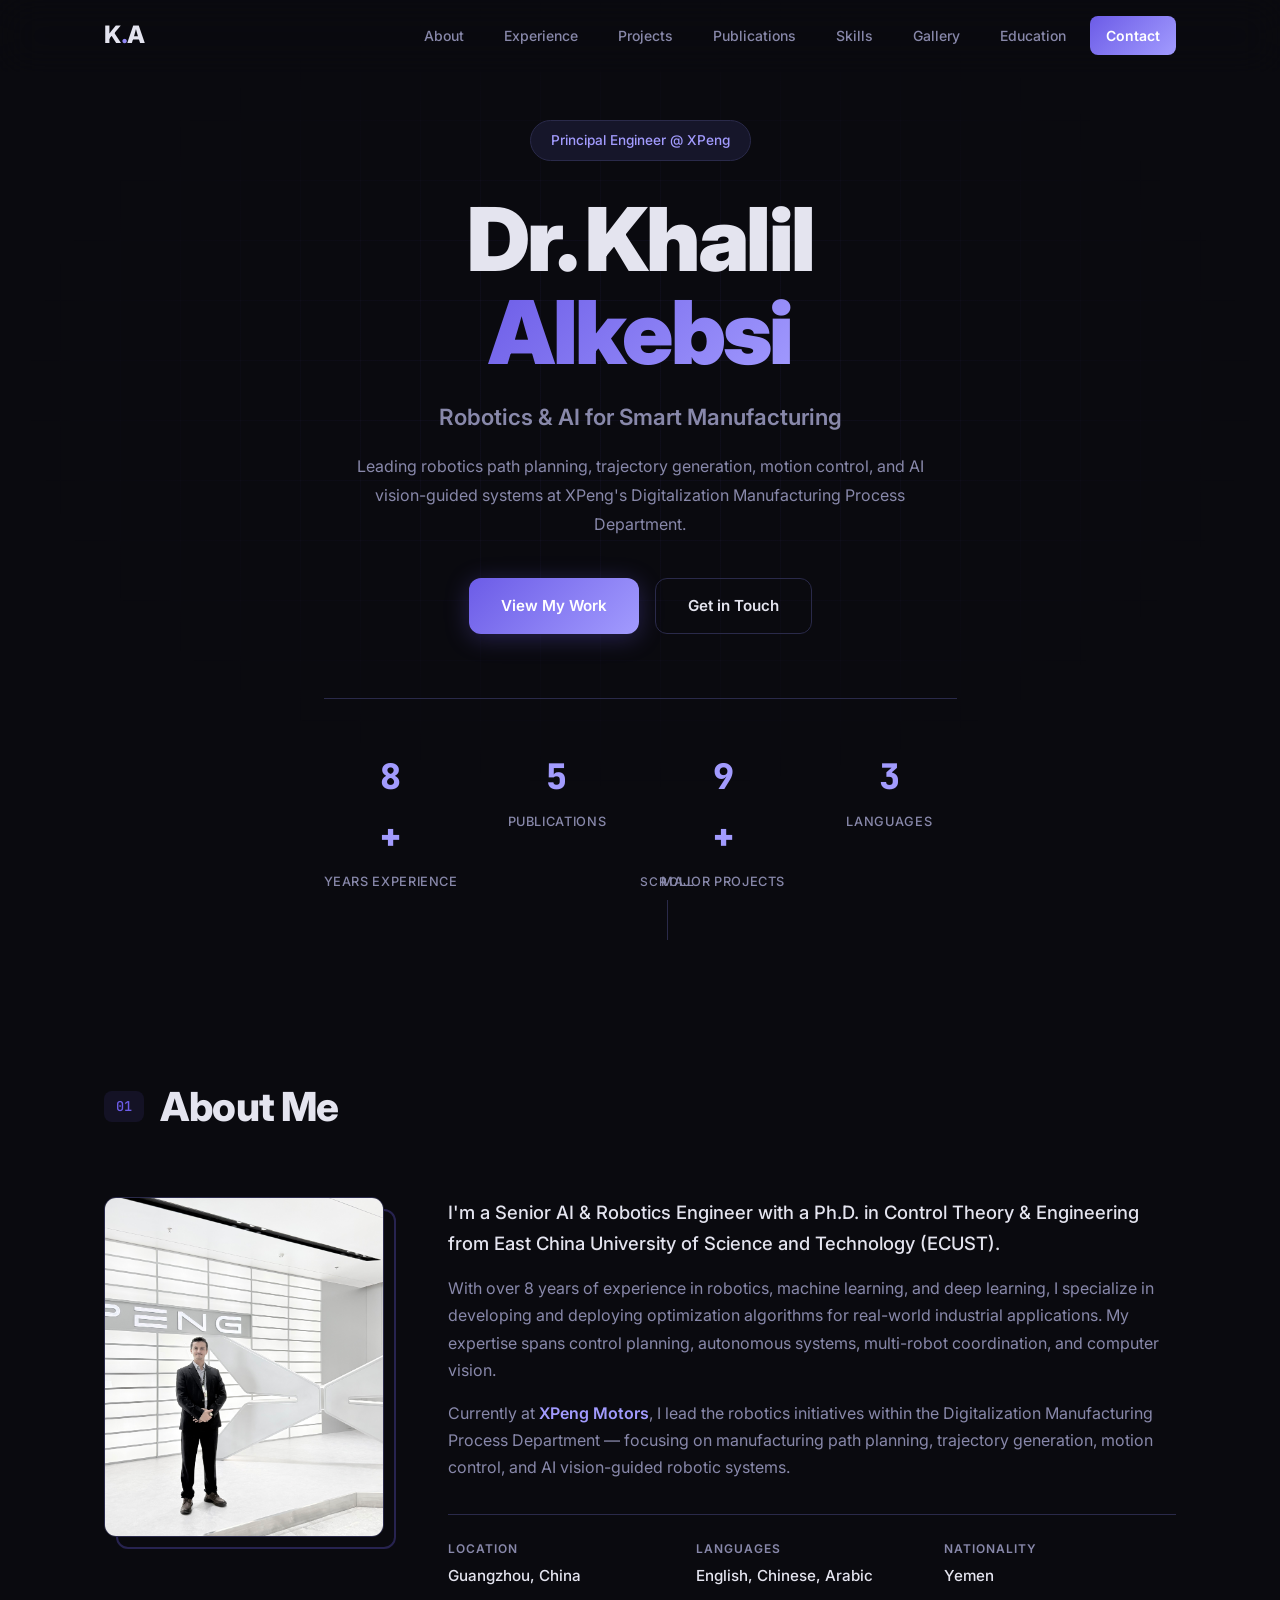
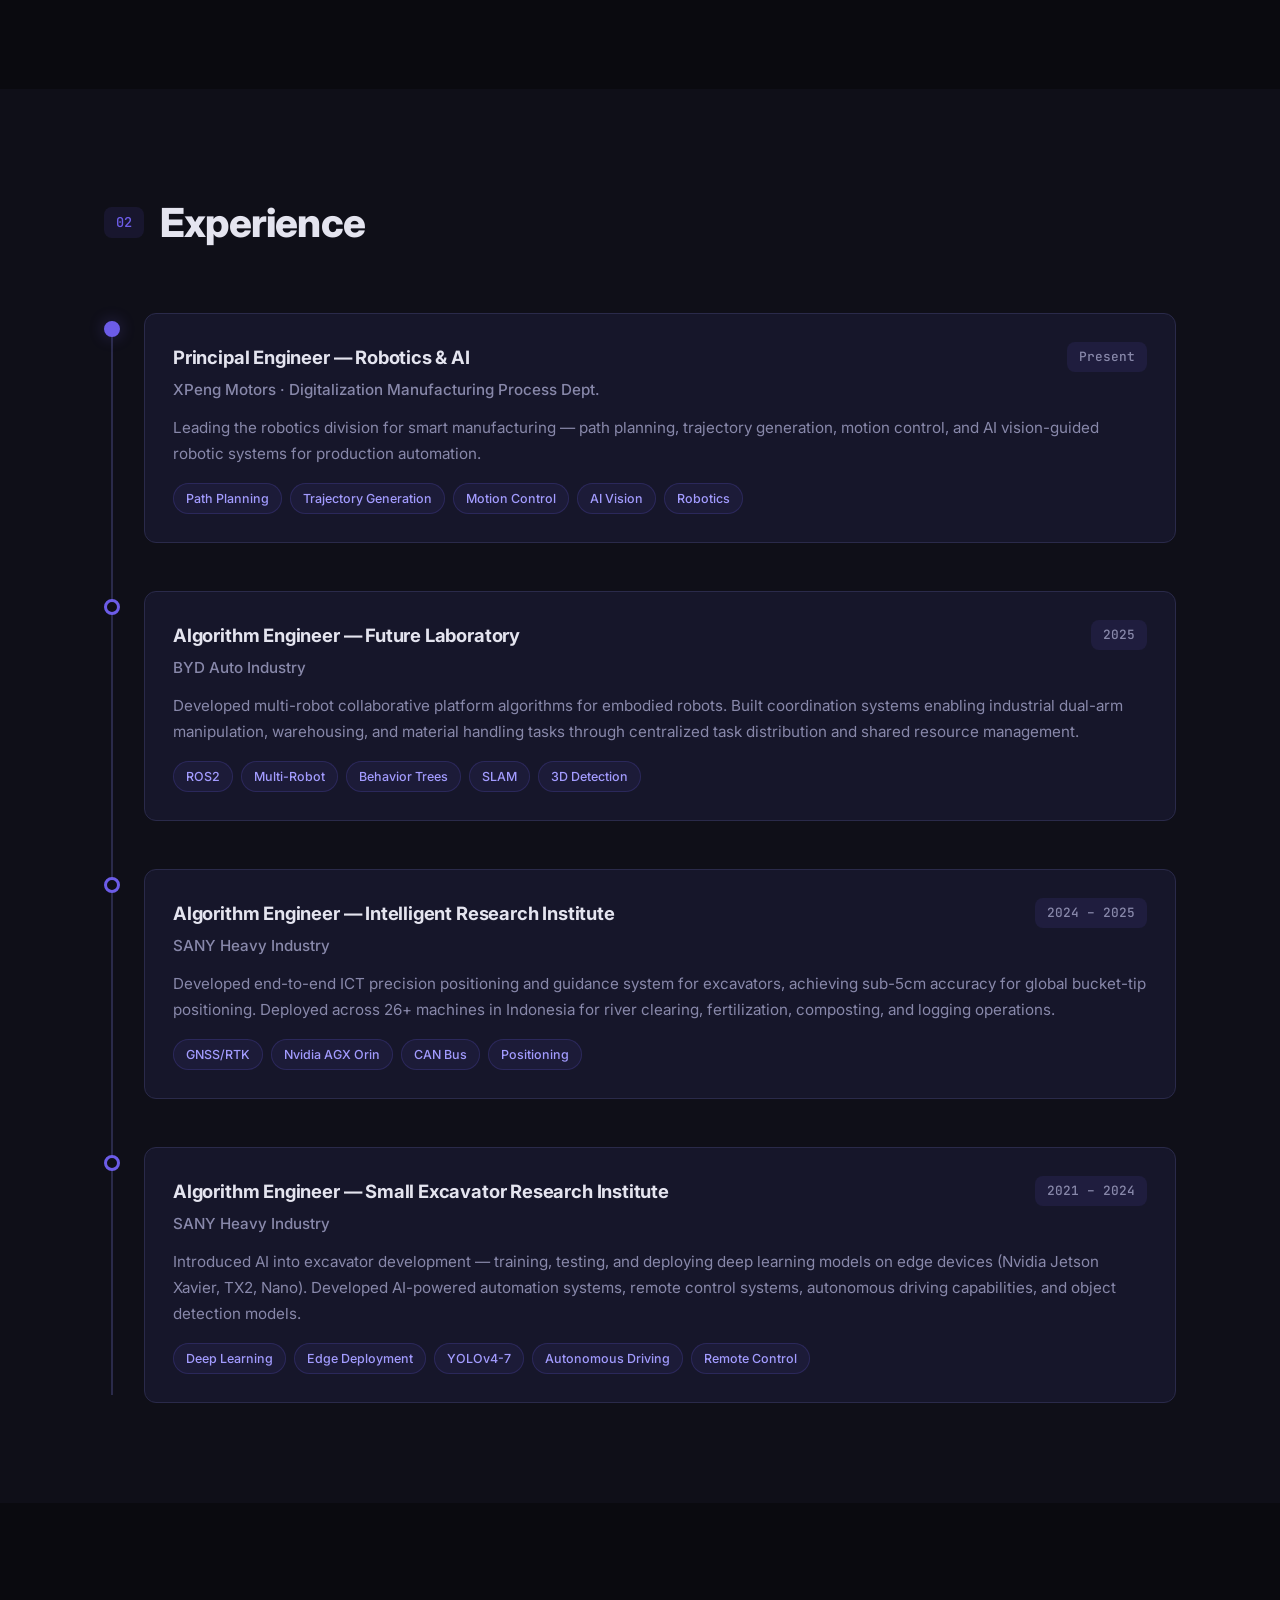
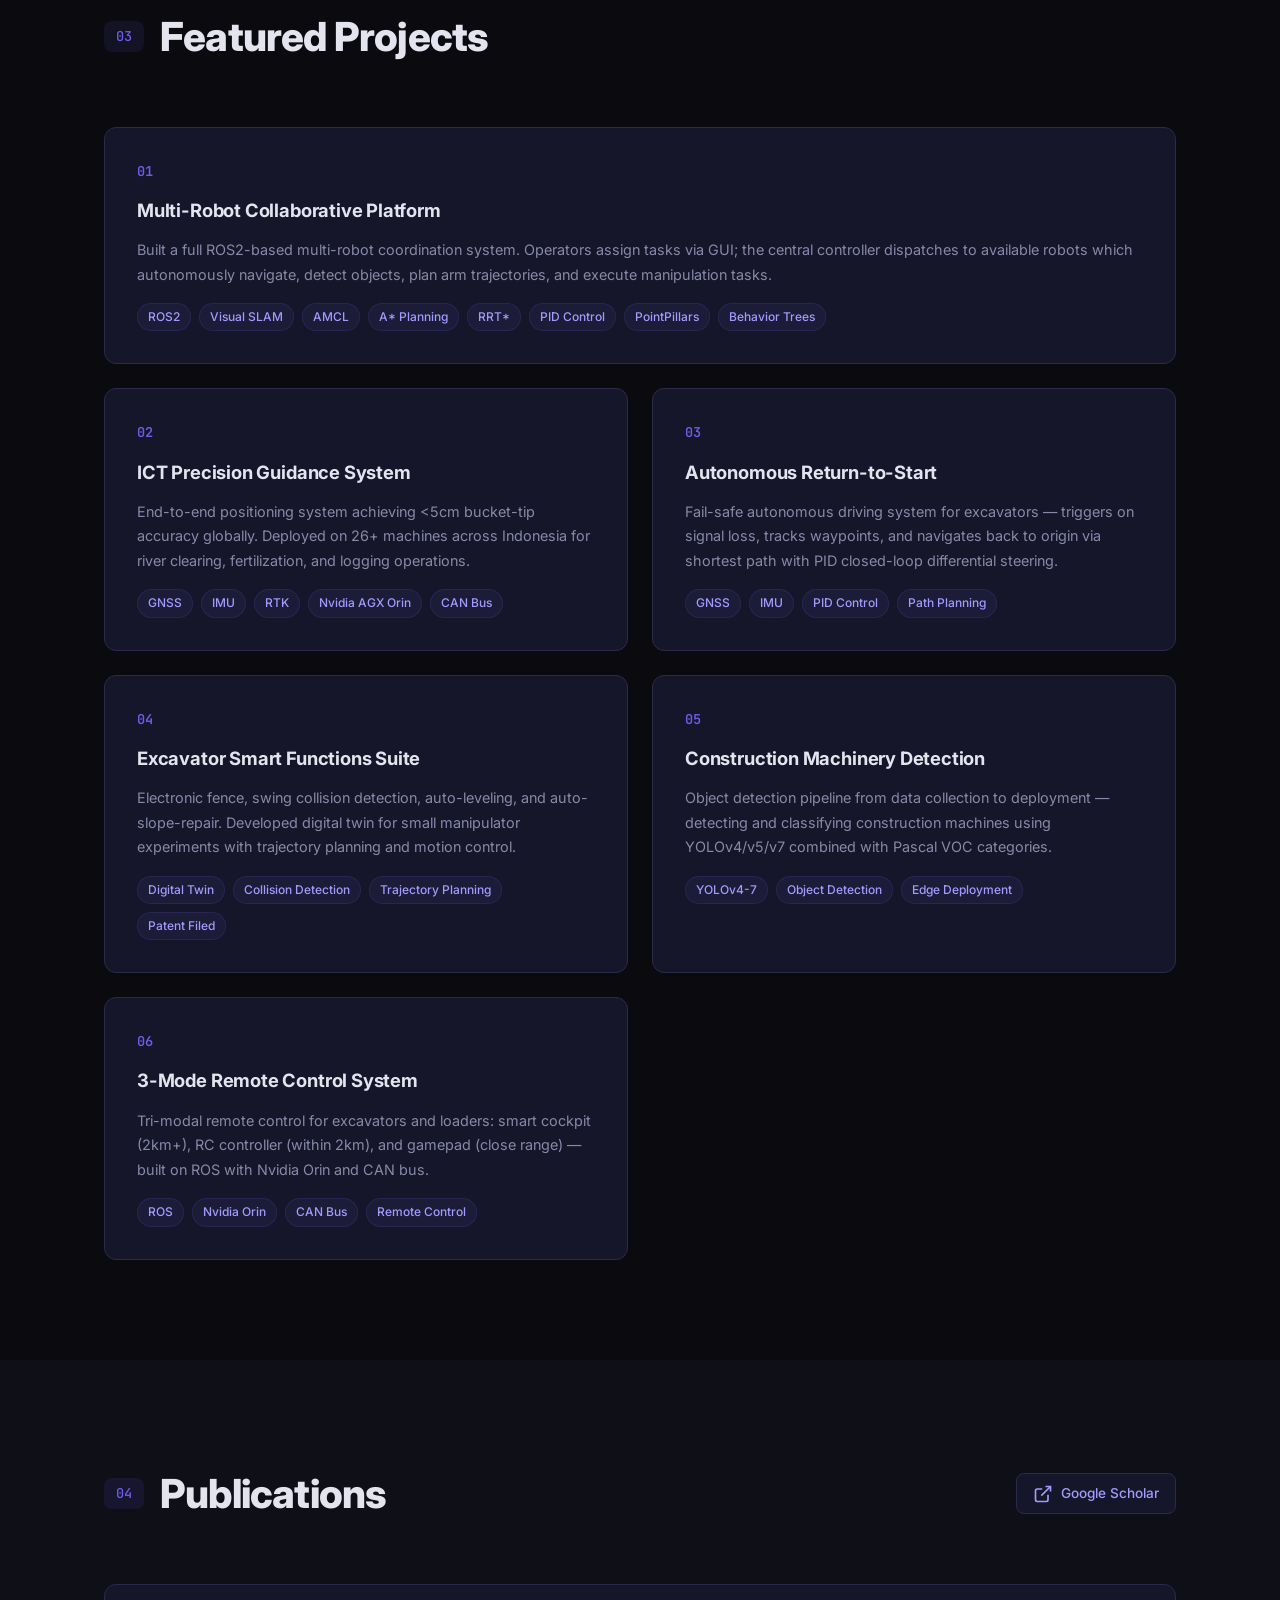
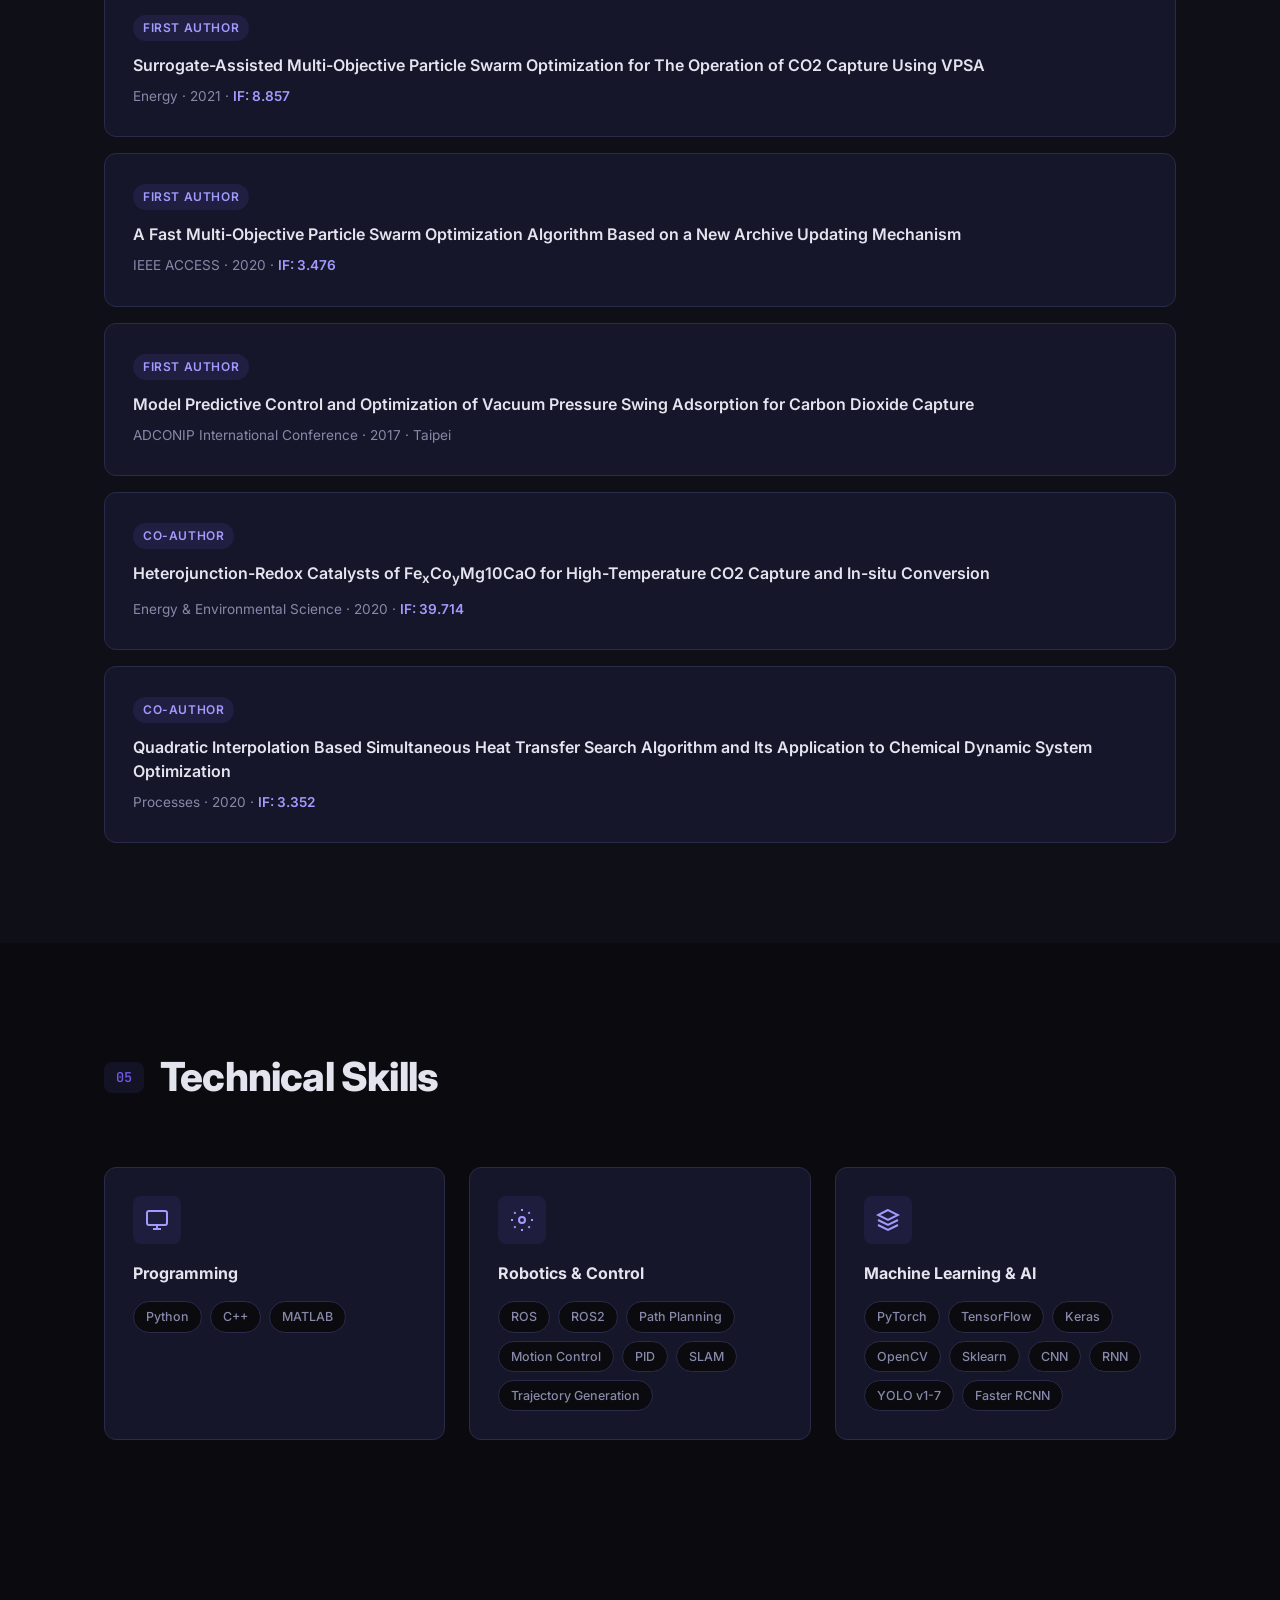
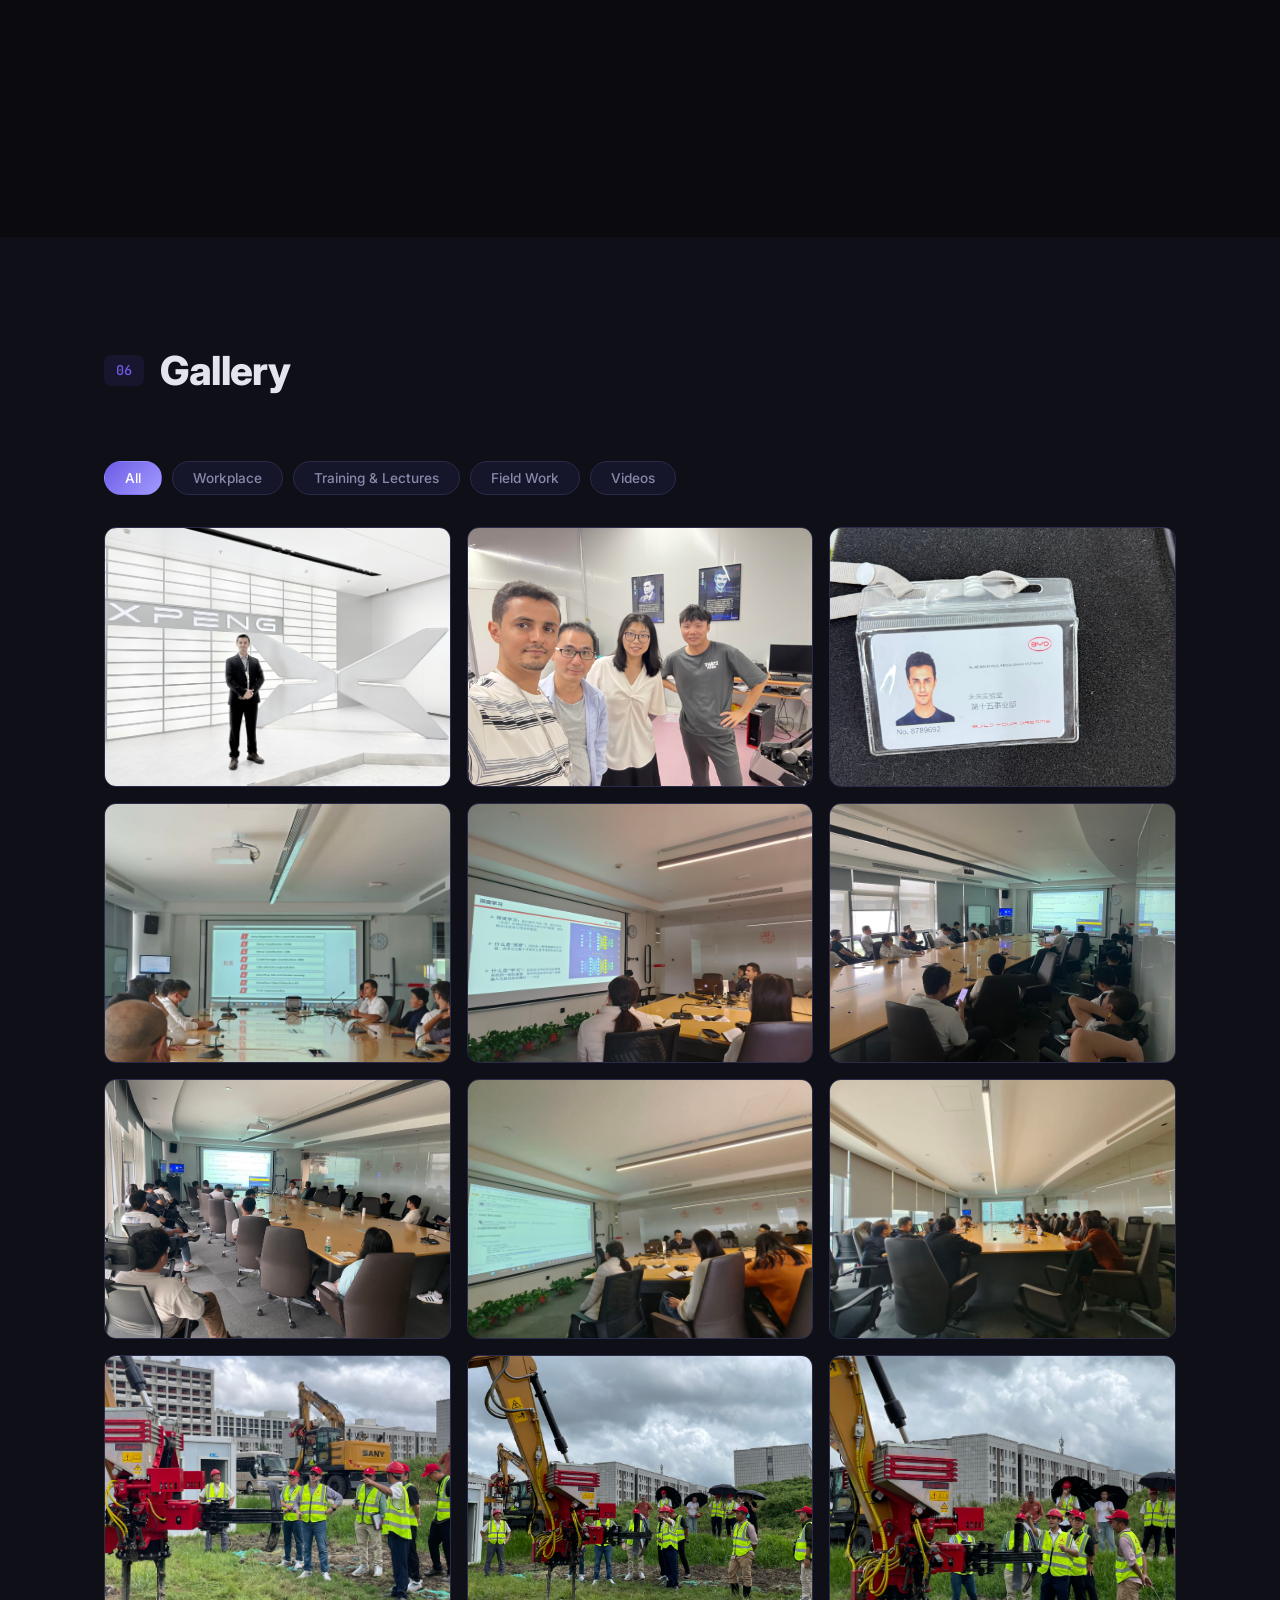
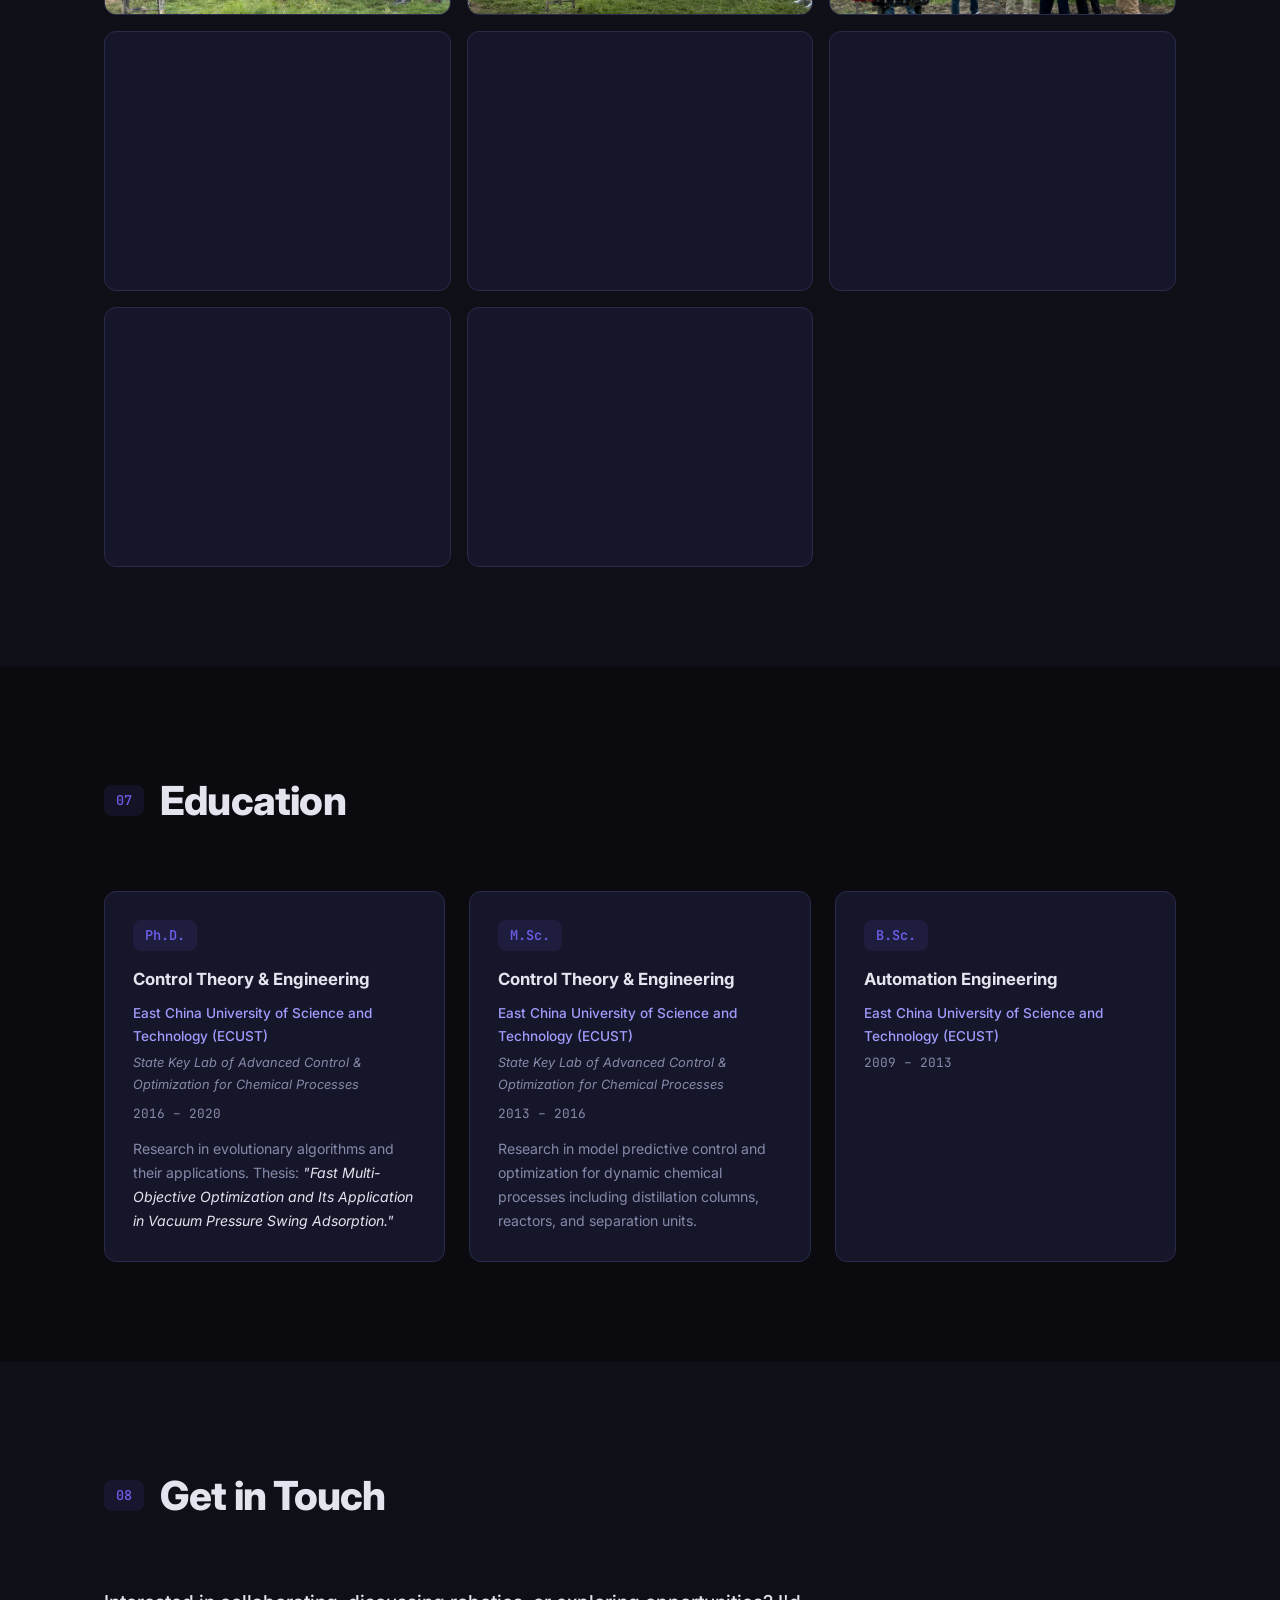
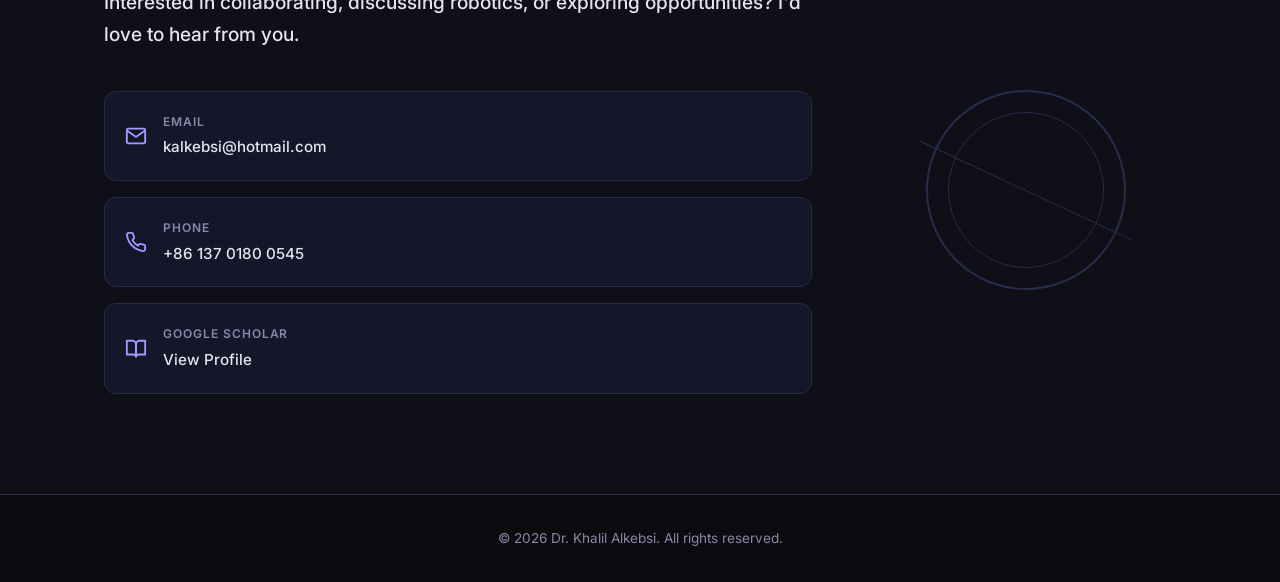
==== index.html @ 8a4a7f17 "Initial commit: personal portfolio website Static site with hero, about, experience, projects, publi" ====
<!DOCTYPE html>
<html lang="en">
<head>
  <meta charset="UTF-8">
  <meta name="viewport" content="width=device-width, initial-scale=1.0">
  <title>Dr. Khalil Alkebsi — Robotics &amp; AI Engineer</title>
  <meta name="description" content="Principal Engineer at XPeng — Robotics, AI, Path Planning, Trajectory Generation, and Computer Vision for Smart Manufacturing.">
  <link rel="preconnect" href="https://fonts.googleapis.com">
  <link rel="preconnect" href="https://fonts.gstatic.com" crossorigin>
  <link href="https://fonts.googleapis.com/css2?family=Inter:wght@300;400;500;600;700;800;900&family=JetBrains+Mono:wght@400;500&display=swap" rel="stylesheet">
  <link rel="stylesheet" href="style.css">
</head>
<body>
  <!-- Navigation -->
  <nav class="nav" id="nav">
    <div class="nav-inner">
      <a href="#hero" class="nav-logo">K<span class="accent">.</span>A</a>
      <button class="nav-toggle" id="navToggle" aria-label="Toggle menu">
        <span></span><span></span><span></span>
      </button>
      <ul class="nav-links" id="navLinks">
        <li><a href="#about">About</a></li>
        <li><a href="#experience">Experience</a></li>
        <li><a href="#projects">Projects</a></li>
        <li><a href="#publications">Publications</a></li>
        <li><a href="#skills">Skills</a></li>
        <li><a href="#gallery">Gallery</a></li>
        <li><a href="#education">Education</a></li>
        <li><a href="#contact" class="nav-cta">Contact</a></li>
      </ul>
    </div>
  </nav>

  <!-- Hero -->
  <section class="hero" id="hero">
    <div class="hero-bg-grid"></div>
    <div class="hero-content">
      <div class="hero-badge">Principal Engineer @ XPeng</div>
      <h1 class="hero-title">
        Dr. Khalil<br><span class="accent">Alkebsi</span>
      </h1>
      <p class="hero-subtitle">Robotics &amp; AI for Smart Manufacturing</p>
      <p class="hero-desc">Leading robotics path planning, trajectory generation, motion control, and AI vision-guided systems at XPeng's Digitalization Manufacturing Process Department.</p>
      <div class="hero-actions">
        <a href="#projects" class="btn btn-primary">View My Work</a>
        <a href="#contact" class="btn btn-outline">Get in Touch</a>
      </div>
      <div class="hero-stats">
        <div class="stat">
          <span class="stat-num" data-target="8">0</span><span class="stat-suffix">+</span>
          <span class="stat-label">Years Experience</span>
        </div>
        <div class="stat">
          <span class="stat-num" data-target="5">0</span>
          <span class="stat-label">Publications</span>
        </div>
        <div class="stat">
          <span class="stat-num" data-target="9">0</span><span class="stat-suffix">+</span>
          <span class="stat-label">Major Projects</span>
        </div>
        <div class="stat">
          <span class="stat-num" data-target="3">0</span>
          <span class="stat-label">Languages</span>
        </div>
      </div>
    </div>
    <div class="scroll-indicator">
      <span>Scroll</span>
      <div class="scroll-line"></div>
    </div>
  </section>

  <!-- About -->
  <section class="section" id="about">
    <div class="container">
      <div class="section-header">
        <span class="section-tag">01</span>
        <h2 class="section-title">About Me</h2>
      </div>
      <div class="about-grid">
        <div class="about-photo">
          <img src="assets/photos/profile-xpeng.jpg" alt="Dr. Khalil Alkebsi at XPeng" class="profile-img">
          <div class="about-photo-border"></div>
        </div>
        <div class="about-text">
          <p class="about-lead">I'm a Senior AI &amp; Robotics Engineer with a Ph.D. in Control Theory &amp; Engineering from East China University of Science and Technology (ECUST).</p>
          <p>With over 8 years of experience in robotics, machine learning, and deep learning, I specialize in developing and deploying optimization algorithms for real-world industrial applications. My expertise spans control planning, autonomous systems, multi-robot coordination, and computer vision.</p>
          <p>Currently at <strong>XPeng Motors</strong>, I lead the robotics initiatives within the Digitalization Manufacturing Process Department — focusing on manufacturing path planning, trajectory generation, motion control, and AI vision-guided robotic systems.</p>
          <div class="about-details">
            <div class="detail">
              <span class="detail-label">Location</span>
              <span class="detail-value">Guangzhou, China</span>
            </div>
            <div class="detail">
              <span class="detail-label">Languages</span>
              <span class="detail-value">English, Chinese, Arabic</span>
            </div>
            <div class="detail">
              <span class="detail-label">Nationality</span>
              <span class="detail-value">Yemen</span>
            </div>
          </div>
        </div>
      </div>
    </div>
  </section>

  <!-- Experience -->
  <section class="section section-alt" id="experience">
    <div class="container">
      <div class="section-header">
        <span class="section-tag">02</span>
        <h2 class="section-title">Experience</h2>
      </div>
      <div class="timeline">

        <div class="timeline-item">
          <div class="timeline-marker"></div>
          <div class="timeline-content">
            <div class="timeline-header">
              <div>
                <h3>Principal Engineer — Robotics &amp; AI</h3>
                <p class="timeline-company">XPeng Motors · Digitalization Manufacturing Process Dept.</p>
              </div>
              <span class="timeline-date">Present</span>
            </div>
            <p>Leading the robotics division for smart manufacturing — path planning, trajectory generation, motion control, and AI vision-guided robotic systems for production automation.</p>
            <div class="timeline-tags">
              <span>Path Planning</span><span>Trajectory Generation</span><span>Motion Control</span><span>AI Vision</span><span>Robotics</span>
            </div>
          </div>
        </div>

        <div class="timeline-item">
          <div class="timeline-marker"></div>
          <div class="timeline-content">
            <div class="timeline-header">
              <div>
                <h3>Algorithm Engineer — Future Laboratory</h3>
                <p class="timeline-company">BYD Auto Industry</p>
              </div>
              <span class="timeline-date">2025</span>
            </div>
            <p>Developed multi-robot collaborative platform algorithms for embodied robots. Built coordination systems enabling industrial dual-arm manipulation, warehousing, and material handling tasks through centralized task distribution and shared resource management.</p>
            <div class="timeline-tags">
              <span>ROS2</span><span>Multi-Robot</span><span>Behavior Trees</span><span>SLAM</span><span>3D Detection</span>
            </div>
          </div>
        </div>

        <div class="timeline-item">
          <div class="timeline-marker"></div>
          <div class="timeline-content">
            <div class="timeline-header">
              <div>
                <h3>Algorithm Engineer — Intelligent Research Institute</h3>
                <p class="timeline-company">SANY Heavy Industry</p>
              </div>
              <span class="timeline-date">2024 – 2025</span>
            </div>
            <p>Developed end-to-end ICT precision positioning and guidance system for excavators, achieving sub-5cm accuracy for global bucket-tip positioning. Deployed across 26+ machines in Indonesia for river clearing, fertilization, composting, and logging operations.</p>
            <div class="timeline-tags">
              <span>GNSS/RTK</span><span>Nvidia AGX Orin</span><span>CAN Bus</span><span>Positioning</span>
            </div>
          </div>
        </div>

        <div class="timeline-item">
          <div class="timeline-marker"></div>
          <div class="timeline-content">
            <div class="timeline-header">
              <div>
                <h3>Algorithm Engineer — Small Excavator Research Institute</h3>
                <p class="timeline-company">SANY Heavy Industry</p>
              </div>
              <span class="timeline-date">2021 – 2024</span>
            </div>
            <p>Introduced AI into excavator development — training, testing, and deploying deep learning models on edge devices (Nvidia Jetson Xavier, TX2, Nano). Developed AI-powered automation systems, remote control systems, autonomous driving capabilities, and object detection models.</p>
            <div class="timeline-tags">
              <span>Deep Learning</span><span>Edge Deployment</span><span>YOLOv4-7</span><span>Autonomous Driving</span><span>Remote Control</span>
            </div>
          </div>
        </div>

      </div>
    </div>
  </section>

  <!-- Projects -->
  <section class="section" id="projects">
    <div class="container">
      <div class="section-header">
        <span class="section-tag">03</span>
        <h2 class="section-title">Featured Projects</h2>
      </div>
      <div class="projects-grid">

        <div class="project-card project-featured">
          <div class="project-number">01</div>
          <h3>Multi-Robot Collaborative Platform</h3>
          <p>Built a full ROS2-based multi-robot coordination system. Operators assign tasks via GUI; the central controller dispatches to available robots which autonomously navigate, detect objects, plan arm trajectories, and execute manipulation tasks.</p>
          <div class="project-tech">
            <span>ROS2</span><span>Visual SLAM</span><span>AMCL</span><span>A* Planning</span><span>RRT*</span><span>PID Control</span><span>PointPillars</span><span>Behavior Trees</span>
          </div>
        </div>

        <div class="project-card">
          <div class="project-number">02</div>
          <h3>ICT Precision Guidance System</h3>
          <p>End-to-end positioning system achieving &lt;5cm bucket-tip accuracy globally. Deployed on 26+ machines across Indonesia for river clearing, fertilization, and logging operations.</p>
          <div class="project-tech">
            <span>GNSS</span><span>IMU</span><span>RTK</span><span>Nvidia AGX Orin</span><span>CAN Bus</span>
          </div>
        </div>

        <div class="project-card">
          <div class="project-number">03</div>
          <h3>Autonomous Return-to-Start</h3>
          <p>Fail-safe autonomous driving system for excavators — triggers on signal loss, tracks waypoints, and navigates back to origin via shortest path with PID closed-loop differential steering.</p>
          <div class="project-tech">
            <span>GNSS</span><span>IMU</span><span>PID Control</span><span>Path Planning</span>
          </div>
        </div>

        <div class="project-card">
          <div class="project-number">04</div>
          <h3>Excavator Smart Functions Suite</h3>
          <p>Electronic fence, swing collision detection, auto-leveling, and auto-slope-repair. Developed digital twin for small manipulator experiments with trajectory planning and motion control.</p>
          <div class="project-tech">
            <span>Digital Twin</span><span>Collision Detection</span><span>Trajectory Planning</span><span>Patent Filed</span>
          </div>
        </div>

        <div class="project-card">
          <div class="project-number">05</div>
          <h3>Construction Machinery Detection</h3>
          <p>Object detection pipeline from data collection to deployment — detecting and classifying construction machines using YOLOv4/v5/v7 combined with Pascal VOC categories.</p>
          <div class="project-tech">
            <span>YOLOv4-7</span><span>Object Detection</span><span>Edge Deployment</span>
          </div>
        </div>

        <div class="project-card">
          <div class="project-number">06</div>
          <h3>3-Mode Remote Control System</h3>
          <p>Tri-modal remote control for excavators and loaders: smart cockpit (2km+), RC controller (within 2km), and gamepad (close range) — built on ROS with Nvidia Orin and CAN bus.</p>
          <div class="project-tech">
            <span>ROS</span><span>Nvidia Orin</span><span>CAN Bus</span><span>Remote Control</span>
          </div>
        </div>

      </div>
    </div>
  </section>

  <!-- Publications -->
  <section class="section section-alt" id="publications">
    <div class="container">
      <div class="section-header">
        <span class="section-tag">04</span>
        <h2 class="section-title">Publications</h2>
        <a href="https://scholar.google.com/citations?user=IKBAQwYAAAAJ&hl" target="_blank" rel="noopener" class="scholar-link">
          <svg width="20" height="20" viewBox="0 0 24 24" fill="none" stroke="currentColor" stroke-width="2"><path d="M18 13v6a2 2 0 0 1-2 2H5a2 2 0 0 1-2-2V8a2 2 0 0 1 2-2h6"/><polyline points="15 3 21 3 21 9"/><line x1="10" y1="14" x2="21" y2="3"/></svg>
          Google Scholar
        </a>
      </div>
      <div class="publications-list">

        <div class="pub-card">
          <div class="pub-role">First Author</div>
          <h3>Surrogate-Assisted Multi-Objective Particle Swarm Optimization for The Operation of CO2 Capture Using VPSA</h3>
          <p class="pub-journal">Energy · 2021 · <span class="pub-if">IF: 8.857</span></p>
        </div>

        <div class="pub-card">
          <div class="pub-role">First Author</div>
          <h3>A Fast Multi-Objective Particle Swarm Optimization Algorithm Based on a New Archive Updating Mechanism</h3>
          <p class="pub-journal">IEEE ACCESS · 2020 · <span class="pub-if">IF: 3.476</span></p>
        </div>

        <div class="pub-card">
          <div class="pub-role">First Author</div>
          <h3>Model Predictive Control and Optimization of Vacuum Pressure Swing Adsorption for Carbon Dioxide Capture</h3>
          <p class="pub-journal">ADCONIP International Conference · 2017 · Taipei</p>
        </div>

        <div class="pub-card">
          <div class="pub-role">Co-Author</div>
          <h3>Heterojunction-Redox Catalysts of Fe<sub>x</sub>Co<sub>y</sub>Mg10CaO for High-Temperature CO2 Capture and In-situ Conversion</h3>
          <p class="pub-journal">Energy &amp; Environmental Science · 2020 · <span class="pub-if">IF: 39.714</span></p>
        </div>

        <div class="pub-card">
          <div class="pub-role">Co-Author</div>
          <h3>Quadratic Interpolation Based Simultaneous Heat Transfer Search Algorithm and Its Application to Chemical Dynamic System Optimization</h3>
          <p class="pub-journal">Processes · 2020 · <span class="pub-if">IF: 3.352</span></p>
        </div>

      </div>
    </div>
  </section>

  <!-- Skills -->
  <section class="section" id="skills">
    <div class="container">
      <div class="section-header">
        <span class="section-tag">05</span>
        <h2 class="section-title">Technical Skills</h2>
      </div>
      <div class="skills-grid">

        <div class="skill-category">
          <div class="skill-icon">
            <svg width="24" height="24" viewBox="0 0 24 24" fill="none" stroke="currentColor" stroke-width="2"><rect x="2" y="3" width="20" height="14" rx="2"/><line x1="8" y1="21" x2="16" y2="21"/><line x1="12" y1="17" x2="12" y2="21"/></svg>
          </div>
          <h3>Programming</h3>
          <div class="skill-tags">
            <span>Python</span><span>C++</span><span>MATLAB</span>
          </div>
        </div>

        <div class="skill-category">
          <div class="skill-icon">
            <svg width="24" height="24" viewBox="0 0 24 24" fill="none" stroke="currentColor" stroke-width="2"><circle cx="12" cy="12" r="3"/><path d="M12 1v2M12 21v2M4.22 4.22l1.42 1.42M18.36 18.36l1.42 1.42M1 12h2M21 12h2M4.22 19.78l1.42-1.42M18.36 5.64l1.42-1.42"/></svg>
          </div>
          <h3>Robotics &amp; Control</h3>
          <div class="skill-tags">
            <span>ROS</span><span>ROS2</span><span>Path Planning</span><span>Motion Control</span><span>PID</span><span>SLAM</span><span>Trajectory Generation</span>
          </div>
        </div>

        <div class="skill-category">
          <div class="skill-icon">
            <svg width="24" height="24" viewBox="0 0 24 24" fill="none" stroke="currentColor" stroke-width="2"><path d="M12 2L2 7l10 5 10-5-10-5z"/><path d="M2 17l10 5 10-5"/><path d="M2 12l10 5 10-5"/></svg>
          </div>
          <h3>Machine Learning &amp; AI</h3>
          <div class="skill-tags">
            <span>PyTorch</span><span>TensorFlow</span><span>Keras</span><span>OpenCV</span><span>Sklearn</span><span>CNN</span><span>RNN</span><span>YOLO v1-7</span><span>Faster RCNN</span>
          </div>
        </div>

        <div class="skill-category">
          <div class="skill-icon">
            <svg width="24" height="24" viewBox="0 0 24 24" fill="none" stroke="currentColor" stroke-width="2"><polyline points="22 12 18 12 15 21 9 3 6 12 2 12"/></svg>
          </div>
          <h3>Optimization Algorithms</h3>
          <div class="skill-tags">
            <span>GA</span><span>PSO</span><span>NSGA-II</span><span>MOEA/D</span><span>RVEA</span><span>Multi-Objective Optimization</span>
          </div>
        </div>

        <div class="skill-category">
          <div class="skill-icon">
            <svg width="24" height="24" viewBox="0 0 24 24" fill="none" stroke="currentColor" stroke-width="2"><path d="M4 15s1-1 4-1 5 2 8 2 4-1 4-1V3s-1 1-4 1-5-2-8-2-4 1-4 1z"/><line x1="4" y1="22" x2="4" y2="15"/></svg>
          </div>
          <h3>Platforms &amp; Tools</h3>
          <div class="skill-tags">
            <span>Linux</span><span>Nvidia Jetson</span><span>Nvidia AGX Orin</span><span>CAN Bus</span><span>Simulink</span><span>gPROMS</span><span>Aspen</span>
          </div>
        </div>

        <div class="skill-category">
          <div class="skill-icon">
            <svg width="24" height="24" viewBox="0 0 24 24" fill="none" stroke="currentColor" stroke-width="2"><path d="M21 15a2 2 0 0 1-2 2H7l-4 4V5a2 2 0 0 1 2-2h14a2 2 0 0 1 2 2z"/></svg>
          </div>
          <h3>Languages</h3>
          <div class="skill-tags">
            <span>English — Business</span><span>Chinese — Business</span><span>Arabic — Native</span>
          </div>
        </div>

      </div>
    </div>
  </section>

  <!-- Gallery -->
  <section class="section section-alt" id="gallery">
    <div class="container">
      <div class="section-header">
        <span class="section-tag">06</span>
        <h2 class="section-title">Gallery</h2>
      </div>

      <div class="gallery-filter">
        <button class="filter-btn active" data-filter="all">All</button>
        <button class="filter-btn" data-filter="workplace">Workplace</button>
        <button class="filter-btn" data-filter="training">Training &amp; Lectures</button>
        <button class="filter-btn" data-filter="fieldwork">Field Work</button>
        <button class="filter-btn" data-filter="videos">Videos</button>
      </div>

      <div class="gallery-grid">

        <div class="gallery-item" data-category="workplace">
          <img src="assets/photos/profile-xpeng.jpg" alt="At XPeng Motors headquarters" loading="lazy">
          <div class="gallery-overlay">
            <span class="gallery-caption">At XPeng Motors HQ</span>
          </div>
        </div>

        <div class="gallery-item" data-category="workplace">
          <img src="assets/photos/byd-team.jpg" alt="Team at BYD Future Laboratory" loading="lazy">
          <div class="gallery-overlay">
            <span class="gallery-caption">Team at BYD Future Laboratory</span>
          </div>
        </div>

        <div class="gallery-item" data-category="workplace">
          <img src="assets/photos/byd-badge.jpg" alt="BYD employee badge" loading="lazy">
          <div class="gallery-overlay">
            <span class="gallery-caption">BYD Future Lab — Division 15</span>
          </div>
        </div>

        <div class="gallery-item" data-category="training">
          <img src="assets/photos/cv-lecture.jpg" alt="Delivering computer vision lecture at SANY" loading="lazy">
          <div class="gallery-overlay">
            <span class="gallery-caption">Computer Vision Lecture at SANY</span>
          </div>
        </div>

        <div class="gallery-item" data-category="training">
          <img src="assets/photos/cv-training-1.jpg" alt="Deep learning training session" loading="lazy">
          <div class="gallery-overlay">
            <span class="gallery-caption">Deep Learning Training Session</span>
          </div>
        </div>

        <div class="gallery-item" data-category="training">
          <img src="assets/photos/cv-training-2.jpg" alt="Computer vision training" loading="lazy">
          <div class="gallery-overlay">
            <span class="gallery-caption">Computer Vision Training</span>
          </div>
        </div>

        <div class="gallery-item" data-category="training">
          <img src="assets/photos/cv-training-3.jpg" alt="Leading technical training session" loading="lazy">
          <div class="gallery-overlay">
            <span class="gallery-caption">Leading Technical Training Session</span>
          </div>
        </div>

        <div class="gallery-item" data-category="training">
          <img src="assets/photos/cv-training-4.jpg" alt="Computer vision workshop" loading="lazy">
          <div class="gallery-overlay">
            <span class="gallery-caption">Computer Vision Workshop</span>
          </div>
        </div>

        <div class="gallery-item" data-category="training">
          <img src="assets/photos/cv-training-5.jpg" alt="AI training delivery" loading="lazy">
          <div class="gallery-overlay">
            <span class="gallery-caption">AI Training Delivery</span>
          </div>
        </div>

        <div class="gallery-item" data-category="fieldwork">
          <img src="assets/photos/ict-handover-1.jpg" alt="ICT Guidance System field handover" loading="lazy">
          <div class="gallery-overlay">
            <span class="gallery-caption">ICT Guidance System — Field Handover</span>
          </div>
        </div>

        <div class="gallery-item" data-category="fieldwork">
          <img src="assets/photos/ict-handover-2.jpg" alt="Excavator guidance system demonstration" loading="lazy">
          <div class="gallery-overlay">
            <span class="gallery-caption">Excavator Guidance System Demo</span>
          </div>
        </div>

        <div class="gallery-item" data-category="fieldwork">
          <img src="assets/photos/ict-handover-3.jpg" alt="ICT project client handover" loading="lazy">
          <div class="gallery-overlay">
            <span class="gallery-caption">ICT Project — Client Handover</span>
          </div>
        </div>

        <div class="gallery-item gallery-video" data-category="videos">
          <video preload="metadata" muted>
            <source src="assets/videos/conference-announcement.mp4" type="video/mp4">
          </video>
          <div class="gallery-overlay">
            <div class="play-btn">
              <svg width="32" height="32" viewBox="0 0 24 24" fill="white"><polygon points="5 3 19 12 5 21 5 3"/></svg>
            </div>
            <span class="gallery-caption">Annual Conference — Smart Assembly System</span>
          </div>
        </div>

        <div class="gallery-item gallery-video" data-category="videos">
          <video preload="metadata" muted>
            <source src="assets/videos/ict-handover.mp4" type="video/mp4">
          </video>
          <div class="gallery-overlay">
            <div class="play-btn">
              <svg width="32" height="32" viewBox="0 0 24 24" fill="white"><polygon points="5 3 19 12 5 21 5 3"/></svg>
            </div>
            <span class="gallery-caption">ICT Project Handover Demo</span>
          </div>
        </div>

        <div class="gallery-item gallery-video" data-category="videos">
          <video preload="metadata" muted>
            <source src="assets/videos/committee-member.mp4" type="video/mp4">
          </video>
          <div class="gallery-overlay">
            <div class="play-btn">
              <svg width="32" height="32" viewBox="0 0 24 24" fill="white"><polygon points="5 3 19 12 5 21 5 3"/></svg>
            </div>
            <span class="gallery-caption">Committee Member — Final Lab Review</span>
          </div>
        </div>

        <div class="gallery-item gallery-video" data-category="videos">
          <video preload="metadata" muted>
            <source src="assets/videos/national-competition.mp4" type="video/mp4">
          </video>
          <div class="gallery-overlay">
            <div class="play-btn">
              <svg width="32" height="32" viewBox="0 0 24 24" fill="white"><polygon points="5 3 19 12 5 21 5 3"/></svg>
            </div>
            <span class="gallery-caption">National Competition — Committee Guest</span>
          </div>
        </div>

        <div class="gallery-item gallery-video" data-category="videos">
          <video preload="metadata" muted>
            <source src="assets/videos/demo-reel.mp4" type="video/mp4">
          </video>
          <div class="gallery-overlay">
            <div class="play-btn">
              <svg width="32" height="32" viewBox="0 0 24 24" fill="white"><polygon points="5 3 19 12 5 21 5 3"/></svg>
            </div>
            <span class="gallery-caption">Project Demo Reel</span>
          </div>
        </div>

      </div>
    </div>

    <!-- Lightbox -->
    <div class="lightbox" id="lightbox">
      <button class="lightbox-close" id="lightboxClose">&times;</button>
      <button class="lightbox-prev" id="lightboxPrev">
        <svg width="24" height="24" viewBox="0 0 24 24" fill="none" stroke="currentColor" stroke-width="2"><polyline points="15 18 9 12 15 6"/></svg>
      </button>
      <button class="lightbox-next" id="lightboxNext">
        <svg width="24" height="24" viewBox="0 0 24 24" fill="none" stroke="currentColor" stroke-width="2"><polyline points="9 18 15 12 9 6"/></svg>
      </button>
      <div class="lightbox-content" id="lightboxContent"></div>
      <div class="lightbox-caption" id="lightboxCaption"></div>
    </div>
  </section>

  <!-- Education -->
  <section class="section" id="education">
    <div class="container">
      <div class="section-header">
        <span class="section-tag">07</span>
        <h2 class="section-title">Education</h2>
      </div>
      <div class="education-grid">

        <div class="edu-card">
          <div class="edu-degree">Ph.D.</div>
          <h3>Control Theory &amp; Engineering</h3>
          <p class="edu-school">East China University of Science and Technology (ECUST)</p>
          <p class="edu-lab">State Key Lab of Advanced Control &amp; Optimization for Chemical Processes</p>
          <p class="edu-date">2016 – 2020</p>
          <p class="edu-desc">Research in evolutionary algorithms and their applications. Thesis: <em>"Fast Multi-Objective Optimization and Its Application in Vacuum Pressure Swing Adsorption."</em></p>
        </div>

        <div class="edu-card">
          <div class="edu-degree">M.Sc.</div>
          <h3>Control Theory &amp; Engineering</h3>
          <p class="edu-school">East China University of Science and Technology (ECUST)</p>
          <p class="edu-lab">State Key Lab of Advanced Control &amp; Optimization for Chemical Processes</p>
          <p class="edu-date">2013 – 2016</p>
          <p class="edu-desc">Research in model predictive control and optimization for dynamic chemical processes including distillation columns, reactors, and separation units.</p>
        </div>

        <div class="edu-card">
          <div class="edu-degree">B.Sc.</div>
          <h3>Automation Engineering</h3>
          <p class="edu-school">East China University of Science and Technology (ECUST)</p>
          <p class="edu-date">2009 – 2013</p>
        </div>

      </div>
    </div>
  </section>

  <!-- Contact -->
  <section class="section section-alt" id="contact">
    <div class="container">
      <div class="section-header">
        <span class="section-tag">08</span>
        <h2 class="section-title">Get in Touch</h2>
      </div>
      <div class="contact-grid">
        <div class="contact-text">
          <p class="contact-lead">Interested in collaborating, discussing robotics, or exploring opportunities? I'd love to hear from you.</p>
          <div class="contact-links">
            <a href="mailto:kalkebsi@hotmail.com" class="contact-item">
              <svg width="22" height="22" viewBox="0 0 24 24" fill="none" stroke="currentColor" stroke-width="2"><path d="M4 4h16c1.1 0 2 .9 2 2v12c0 1.1-.9 2-2 2H4c-1.1 0-2-.9-2-2V6c0-1.1.9-2 2-2z"/><polyline points="22,6 12,13 2,6"/></svg>
              <div>
                <span class="contact-label">Email</span>
                <span class="contact-value">kalkebsi@hotmail.com</span>
              </div>
            </a>
            <a href="tel:+8613701800545" class="contact-item">
              <svg width="22" height="22" viewBox="0 0 24 24" fill="none" stroke="currentColor" stroke-width="2"><path d="M22 16.92v3a2 2 0 0 1-2.18 2 19.79 19.79 0 0 1-8.63-3.07 19.5 19.5 0 0 1-6-6 19.79 19.79 0 0 1-3.07-8.67A2 2 0 0 1 4.11 2h3a2 2 0 0 1 2 1.72c.127.96.361 1.903.7 2.81a2 2 0 0 1-.45 2.11L8.09 9.91a16 16 0 0 0 6 6l1.27-1.27a2 2 0 0 1 2.11-.45c.907.339 1.85.573 2.81.7A2 2 0 0 1 22 16.92z"/></svg>
              <div>
                <span class="contact-label">Phone</span>
                <span class="contact-value">+86 137 0180 0545</span>
              </div>
            </a>
            <a href="https://scholar.google.com/citations?user=IKBAQwYAAAAJ&hl" target="_blank" rel="noopener" class="contact-item">
              <svg width="22" height="22" viewBox="0 0 24 24" fill="none" stroke="currentColor" stroke-width="2"><path d="M2 3h6a4 4 0 0 1 4 4v14a3 3 0 0 0-3-3H2z"/><path d="M22 3h-6a4 4 0 0 0-4 4v14a3 3 0 0 1 3-3h7z"/></svg>
              <div>
                <span class="contact-label">Google Scholar</span>
                <span class="contact-value">View Profile</span>
              </div>
            </a>
          </div>
        </div>
        <div class="contact-decoration">
          <div class="contact-globe"></div>
        </div>
      </div>
    </div>
  </section>

  <!-- Footer -->
  <footer class="footer">
    <div class="container">
      <p>&copy; 2026 Dr. Khalil Alkebsi. All rights reserved.</p>
    </div>
  </footer>

  <script src="script.js"></script>
</body>
</html>
---- style.css ----
/* === Variables === */
:root {
  --bg: #0a0a0f;
  --bg-alt: #0f0f18;
  --surface: #16162a;
  --surface-hover: #1e1e38;
  --border: #2a2a4a;
  --text: #e4e4ef;
  --text-muted: #8888aa;
  --accent: #6c5ce7;
  --accent-light: #a29bfe;
  --accent-glow: rgba(108, 92, 231, 0.3);
  --gradient: linear-gradient(135deg, #6c5ce7, #a29bfe);
  --font: 'Inter', -apple-system, BlinkMacSystemFont, sans-serif;
  --mono: 'JetBrains Mono', monospace;
  --nav-height: 72px;
  --radius: 12px;
  --radius-sm: 8px;
  --transition: 0.3s cubic-bezier(0.4, 0, 0.2, 1);
}

/* === Reset === */
*, *::before, *::after {
  margin: 0;
  padding: 0;
  box-sizing: border-box;
}

html {
  scroll-behavior: smooth;
  scroll-padding-top: var(--nav-height);
}

body {
  font-family: var(--font);
  background: var(--bg);
  color: var(--text);
  line-height: 1.7;
  -webkit-font-smoothing: antialiased;
  overflow-x: hidden;
}

a {
  color: inherit;
  text-decoration: none;
}

img {
  max-width: 100%;
  display: block;
}

/* === Container === */
.container {
  max-width: 1120px;
  margin: 0 auto;
  padding: 0 24px;
}

/* === Navigation === */
.nav {
  position: fixed;
  top: 0;
  left: 0;
  right: 0;
  height: var(--nav-height);
  z-index: 1000;
  background: rgba(10, 10, 15, 0.8);
  backdrop-filter: blur(20px);
  border-bottom: 1px solid transparent;
  transition: var(--transition);
}

.nav.scrolled {
  border-bottom-color: var(--border);
}

.nav-inner {
  max-width: 1120px;
  margin: 0 auto;
  padding: 0 24px;
  height: 100%;
  display: flex;
  align-items: center;
  justify-content: space-between;
}

.nav-logo {
  font-size: 1.5rem;
  font-weight: 800;
  letter-spacing: -0.02em;
}

.nav-links {
  display: flex;
  align-items: center;
  gap: 8px;
  list-style: none;
}

.nav-links a {
  display: block;
  padding: 8px 16px;
  font-size: 0.875rem;
  font-weight: 500;
  color: var(--text-muted);
  border-radius: var(--radius-sm);
  transition: var(--transition);
}

.nav-links a:hover,
.nav-links a.active {
  color: var(--text);
  background: var(--surface);
}

.nav-cta {
  background: var(--gradient) !important;
  color: white !important;
  font-weight: 600 !important;
}

.nav-cta:hover {
  opacity: 0.9;
}

.nav-toggle {
  display: none;
  flex-direction: column;
  gap: 5px;
  background: none;
  border: none;
  cursor: pointer;
  padding: 8px;
}

.nav-toggle span {
  display: block;
  width: 24px;
  height: 2px;
  background: var(--text);
  border-radius: 2px;
  transition: var(--transition);
}

/* === Hero === */
.hero {
  position: relative;
  min-height: 100vh;
  display: flex;
  align-items: center;
  justify-content: center;
  padding: 120px 24px 80px;
  overflow: hidden;
}

.hero-bg-grid {
  position: absolute;
  inset: 0;
  background-image:
    linear-gradient(rgba(108, 92, 231, 0.05) 1px, transparent 1px),
    linear-gradient(90deg, rgba(108, 92, 231, 0.05) 1px, transparent 1px);
  background-size: 60px 60px;
  mask-image: radial-gradient(ellipse 70% 60% at 50% 40%, black 20%, transparent 70%);
  -webkit-mask-image: radial-gradient(ellipse 70% 60% at 50% 40%, black 20%, transparent 70%);
}

.hero-content {
  max-width: 800px;
  text-align: center;
  position: relative;
  z-index: 1;
}

.hero-badge {
  display: inline-block;
  padding: 8px 20px;
  background: var(--surface);
  border: 1px solid var(--border);
  border-radius: 100px;
  font-size: 0.85rem;
  font-weight: 500;
  color: var(--accent-light);
  margin-bottom: 32px;
  animation: fadeInUp 0.8s ease-out;
}

.hero-title {
  font-size: clamp(3rem, 8vw, 5.5rem);
  font-weight: 900;
  line-height: 1.05;
  letter-spacing: -0.03em;
  margin-bottom: 20px;
  animation: fadeInUp 0.8s ease-out 0.1s both;
}

.accent {
  background: var(--gradient);
  -webkit-background-clip: text;
  -webkit-text-fill-color: transparent;
  background-clip: text;
}

.hero-subtitle {
  font-size: clamp(1.1rem, 2.5vw, 1.4rem);
  font-weight: 600;
  color: var(--text-muted);
  margin-bottom: 16px;
  animation: fadeInUp 0.8s ease-out 0.2s both;
}

.hero-desc {
  font-size: 1rem;
  color: var(--text-muted);
  max-width: 600px;
  margin: 0 auto 40px;
  line-height: 1.8;
  animation: fadeInUp 0.8s ease-out 0.3s both;
}

.hero-actions {
  display: flex;
  gap: 16px;
  justify-content: center;
  margin-bottom: 64px;
  animation: fadeInUp 0.8s ease-out 0.4s both;
}

.btn {
  display: inline-flex;
  align-items: center;
  padding: 14px 32px;
  font-size: 0.95rem;
  font-weight: 600;
  border-radius: var(--radius);
  transition: var(--transition);
  cursor: pointer;
  border: none;
  font-family: var(--font);
}

.btn-primary {
  background: var(--gradient);
  color: white;
  box-shadow: 0 4px 24px var(--accent-glow);
}

.btn-primary:hover {
  transform: translateY(-2px);
  box-shadow: 0 8px 32px var(--accent-glow);
}

.btn-outline {
  background: transparent;
  color: var(--text);
  border: 1px solid var(--border);
}

.btn-outline:hover {
  border-color: var(--accent);
  background: var(--surface);
}

.hero-stats {
  display: grid;
  grid-template-columns: repeat(4, 1fr);
  gap: 32px;
  padding-top: 48px;
  border-top: 1px solid var(--border);
  animation: fadeInUp 0.8s ease-out 0.5s both;
}

.stat {
  text-align: center;
}

.stat-num {
  display: block;
  font-size: 2.2rem;
  font-weight: 800;
  color: var(--accent-light);
  font-family: var(--mono);
}

.stat-suffix {
  font-size: 2.2rem;
  font-weight: 800;
  color: var(--accent-light);
  font-family: var(--mono);
}

.stat-label {
  display: block;
  font-size: 0.8rem;
  color: var(--text-muted);
  margin-top: 4px;
  font-weight: 500;
  text-transform: uppercase;
  letter-spacing: 0.05em;
}

.scroll-indicator {
  position: absolute;
  bottom: 32px;
  left: 50%;
  transform: translateX(-50%);
  display: flex;
  flex-direction: column;
  align-items: center;
  gap: 8px;
  color: var(--text-muted);
  font-size: 0.75rem;
  font-weight: 500;
  text-transform: uppercase;
  letter-spacing: 0.1em;
  animation: fadeInUp 0.8s ease-out 0.6s both;
}

.scroll-line {
  width: 1px;
  height: 40px;
  background: var(--border);
  position: relative;
  overflow: hidden;
}

.scroll-line::after {
  content: '';
  position: absolute;
  top: -100%;
  left: 0;
  width: 100%;
  height: 100%;
  background: var(--accent);
  animation: scrollDown 2s ease-in-out infinite;
}

@keyframes scrollDown {
  0% { top: -100%; }
  50% { top: 100%; }
  100% { top: 100%; }
}

/* === Sections === */
.section {
  padding: 100px 0;
}

.section-alt {
  background: var(--bg-alt);
}

.section-header {
  display: flex;
  align-items: center;
  gap: 16px;
  margin-bottom: 56px;
  flex-wrap: wrap;
}

.section-tag {
  font-family: var(--mono);
  font-size: 0.85rem;
  font-weight: 500;
  color: var(--accent);
  padding: 4px 12px;
  background: rgba(108, 92, 231, 0.1);
  border-radius: var(--radius-sm);
}

.section-title {
  font-size: clamp(1.8rem, 4vw, 2.5rem);
  font-weight: 800;
  letter-spacing: -0.02em;
}

/* === About === */
.about-grid {
  display: grid;
  grid-template-columns: 280px 1fr;
  gap: 64px;
  align-items: start;
}

.about-photo {
  position: relative;
}

.profile-img {
  width: 280px;
  height: 340px;
  object-fit: cover;
  object-position: top center;
  border-radius: var(--radius);
  border: 1px solid var(--border);
}

.about-photo-border {
  position: absolute;
  top: 12px;
  left: 12px;
  right: -12px;
  bottom: -12px;
  border: 2px solid var(--accent);
  border-radius: var(--radius);
  opacity: 0.3;
  z-index: -1;
}

.about-text p {
  margin-bottom: 16px;
  color: var(--text-muted);
  font-size: 1rem;
}

.about-lead {
  font-size: 1.15rem !important;
  color: var(--text) !important;
  font-weight: 500;
}

.about-text strong {
  color: var(--accent-light);
  font-weight: 600;
}

.about-details {
  display: grid;
  grid-template-columns: repeat(auto-fit, minmax(180px, 1fr));
  gap: 16px;
  margin-top: 32px;
  padding-top: 24px;
  border-top: 1px solid var(--border);
}

.detail-label {
  display: block;
  font-size: 0.75rem;
  color: var(--text-muted);
  text-transform: uppercase;
  letter-spacing: 0.08em;
  font-weight: 600;
  margin-bottom: 4px;
}

.detail-value {
  display: block;
  font-weight: 500;
  font-size: 0.95rem;
}

/* === Timeline === */
.timeline {
  position: relative;
  padding-left: 40px;
}

.timeline::before {
  content: '';
  position: absolute;
  left: 7px;
  top: 8px;
  bottom: 8px;
  width: 2px;
  background: var(--border);
}

.timeline-item {
  position: relative;
  padding-bottom: 48px;
}

.timeline-item:last-child {
  padding-bottom: 0;
}

.timeline-marker {
  position: absolute;
  left: -40px;
  top: 8px;
  width: 16px;
  height: 16px;
  border-radius: 50%;
  background: var(--bg-alt);
  border: 3px solid var(--accent);
  z-index: 1;
}

.timeline-item:first-child .timeline-marker {
  background: var(--accent);
  box-shadow: 0 0 16px var(--accent-glow);
}

.timeline-content {
  background: var(--surface);
  border: 1px solid var(--border);
  border-radius: var(--radius);
  padding: 28px;
  transition: var(--transition);
}

.timeline-content:hover {
  border-color: var(--accent);
  transform: translateX(4px);
}

.timeline-header {
  display: flex;
  justify-content: space-between;
  align-items: flex-start;
  gap: 16px;
  margin-bottom: 12px;
}

.timeline-content h3 {
  font-size: 1.15rem;
  font-weight: 700;
  letter-spacing: -0.01em;
}

.timeline-company {
  color: var(--accent-light);
  font-size: 0.9rem;
  font-weight: 500;
  margin-top: 4px;
}

.timeline-date {
  font-family: var(--mono);
  font-size: 0.8rem;
  color: var(--text-muted);
  white-space: nowrap;
  padding: 4px 12px;
  background: rgba(108, 92, 231, 0.1);
  border-radius: var(--radius-sm);
  font-weight: 500;
}

.timeline-content p {
  color: var(--text-muted);
  font-size: 0.95rem;
  line-height: 1.7;
}

.timeline-tags {
  display: flex;
  flex-wrap: wrap;
  gap: 8px;
  margin-top: 16px;
}

.timeline-tags span {
  padding: 4px 12px;
  background: rgba(108, 92, 231, 0.08);
  border: 1px solid rgba(108, 92, 231, 0.2);
  border-radius: 100px;
  font-size: 0.78rem;
  font-weight: 500;
  color: var(--accent-light);
}

/* === Projects === */
.projects-grid {
  display: grid;
  grid-template-columns: repeat(2, 1fr);
  gap: 24px;
}

.project-card {
  background: var(--surface);
  border: 1px solid var(--border);
  border-radius: var(--radius);
  padding: 32px;
  transition: var(--transition);
  position: relative;
  overflow: hidden;
}

.project-card::before {
  content: '';
  position: absolute;
  top: 0;
  left: 0;
  right: 0;
  height: 3px;
  background: var(--gradient);
  opacity: 0;
  transition: var(--transition);
}

.project-card:hover {
  border-color: var(--accent);
  transform: translateY(-4px);
}

.project-card:hover::before {
  opacity: 1;
}

.project-featured {
  grid-column: span 2;
}

.project-number {
  font-family: var(--mono);
  font-size: 0.85rem;
  font-weight: 600;
  color: var(--accent);
  margin-bottom: 12px;
}

.project-card h3 {
  font-size: 1.15rem;
  font-weight: 700;
  margin-bottom: 12px;
  letter-spacing: -0.01em;
}

.project-card p {
  color: var(--text-muted);
  font-size: 0.9rem;
  line-height: 1.7;
  margin-bottom: 16px;
}

.project-tech {
  display: flex;
  flex-wrap: wrap;
  gap: 8px;
}

.project-tech span {
  padding: 3px 10px;
  background: rgba(108, 92, 231, 0.08);
  border: 1px solid rgba(108, 92, 231, 0.15);
  border-radius: 100px;
  font-size: 0.75rem;
  font-weight: 500;
  color: var(--accent-light);
}

/* === Publications === */
.scholar-link {
  display: inline-flex;
  align-items: center;
  gap: 8px;
  margin-left: auto;
  padding: 8px 16px;
  background: var(--surface);
  border: 1px solid var(--border);
  border-radius: var(--radius-sm);
  font-size: 0.85rem;
  font-weight: 500;
  color: var(--accent-light);
  transition: var(--transition);
}

.scholar-link:hover {
  border-color: var(--accent);
  background: var(--surface-hover);
}

.publications-list {
  display: flex;
  flex-direction: column;
  gap: 16px;
}

.pub-card {
  background: var(--surface);
  border: 1px solid var(--border);
  border-radius: var(--radius);
  padding: 28px;
  transition: var(--transition);
}

.pub-card:hover {
  border-color: var(--accent);
}

.pub-role {
  display: inline-block;
  padding: 3px 10px;
  background: rgba(108, 92, 231, 0.12);
  border-radius: 100px;
  font-size: 0.75rem;
  font-weight: 600;
  color: var(--accent-light);
  text-transform: uppercase;
  letter-spacing: 0.05em;
  margin-bottom: 12px;
}

.pub-card h3 {
  font-size: 1rem;
  font-weight: 600;
  line-height: 1.5;
  margin-bottom: 8px;
}

.pub-journal {
  color: var(--text-muted);
  font-size: 0.85rem;
}

.pub-if {
  color: var(--accent-light);
  font-weight: 600;
}

/* === Skills === */
.skills-grid {
  display: grid;
  grid-template-columns: repeat(3, 1fr);
  gap: 24px;
}

.skill-category {
  background: var(--surface);
  border: 1px solid var(--border);
  border-radius: var(--radius);
  padding: 28px;
  transition: var(--transition);
}

.skill-category:hover {
  border-color: var(--accent);
  transform: translateY(-2px);
}

.skill-icon {
  width: 48px;
  height: 48px;
  display: flex;
  align-items: center;
  justify-content: center;
  background: rgba(108, 92, 231, 0.1);
  border-radius: var(--radius-sm);
  margin-bottom: 16px;
  color: var(--accent-light);
}

.skill-category h3 {
  font-size: 1rem;
  font-weight: 700;
  margin-bottom: 14px;
}

.skill-tags {
  display: flex;
  flex-wrap: wrap;
  gap: 8px;
}

.skill-tags span {
  padding: 4px 12px;
  background: var(--bg);
  border: 1px solid var(--border);
  border-radius: 100px;
  font-size: 0.78rem;
  font-weight: 500;
  color: var(--text-muted);
  transition: var(--transition);
}

.skill-tags span:hover {
  border-color: var(--accent);
  color: var(--accent-light);
}

/* === Gallery === */
.gallery-filter {
  display: flex;
  flex-wrap: wrap;
  gap: 10px;
  margin-bottom: 32px;
}

.filter-btn {
  padding: 8px 20px;
  background: var(--surface);
  border: 1px solid var(--border);
  border-radius: 100px;
  color: var(--text-muted);
  font-size: 0.85rem;
  font-weight: 500;
  cursor: pointer;
  transition: var(--transition);
  font-family: var(--font);
}

.filter-btn:hover {
  border-color: var(--accent);
  color: var(--text);
}

.filter-btn.active {
  background: var(--gradient);
  border-color: transparent;
  color: white;
}

.gallery-grid {
  display: grid;
  grid-template-columns: repeat(3, 1fr);
  gap: 16px;
}

.gallery-item {
  position: relative;
  border-radius: var(--radius);
  overflow: hidden;
  cursor: pointer;
  aspect-ratio: 4 / 3;
  background: var(--surface);
  border: 1px solid var(--border);
  transition: var(--transition);
}

.gallery-item.hidden {
  display: none;
}

.gallery-item img,
.gallery-item video {
  width: 100%;
  height: 100%;
  object-fit: cover;
  transition: transform 0.5s ease;
}

.gallery-item:hover img,
.gallery-item:hover video {
  transform: scale(1.05);
}

.gallery-overlay {
  position: absolute;
  inset: 0;
  background: linear-gradient(to top, rgba(0, 0, 0, 0.8) 0%, transparent 50%);
  display: flex;
  flex-direction: column;
  justify-content: flex-end;
  align-items: flex-start;
  padding: 20px;
  opacity: 0;
  transition: opacity 0.3s ease;
}

.gallery-item:hover .gallery-overlay {
  opacity: 1;
}

.gallery-caption {
  color: white;
  font-size: 0.85rem;
  font-weight: 500;
  line-height: 1.4;
}

.play-btn {
  position: absolute;
  top: 50%;
  left: 50%;
  transform: translate(-50%, -50%);
  width: 60px;
  height: 60px;
  background: rgba(108, 92, 231, 0.9);
  border-radius: 50%;
  display: flex;
  align-items: center;
  justify-content: center;
  transition: var(--transition);
}

.gallery-item:hover .play-btn {
  transform: translate(-50%, -50%) scale(1.1);
  background: var(--accent);
}

.play-btn svg {
  margin-left: 3px;
}

/* Lightbox */
.lightbox {
  position: fixed;
  inset: 0;
  z-index: 2000;
  background: rgba(0, 0, 0, 0.95);
  display: flex;
  align-items: center;
  justify-content: center;
  opacity: 0;
  pointer-events: none;
  transition: opacity 0.3s ease;
}

.lightbox.active {
  opacity: 1;
  pointer-events: all;
}

.lightbox-content {
  max-width: 90vw;
  max-height: 80vh;
  display: flex;
  align-items: center;
  justify-content: center;
}

.lightbox-content img {
  max-width: 90vw;
  max-height: 80vh;
  object-fit: contain;
  border-radius: var(--radius);
}

.lightbox-content video {
  max-width: 90vw;
  max-height: 80vh;
  border-radius: var(--radius);
  outline: none;
}

.lightbox-close {
  position: absolute;
  top: 20px;
  right: 24px;
  background: none;
  border: none;
  color: white;
  font-size: 2.5rem;
  cursor: pointer;
  width: 48px;
  height: 48px;
  display: flex;
  align-items: center;
  justify-content: center;
  border-radius: 50%;
  transition: var(--transition);
  z-index: 10;
}

.lightbox-close:hover {
  background: rgba(255, 255, 255, 0.1);
}

.lightbox-prev,
.lightbox-next {
  position: absolute;
  top: 50%;
  transform: translateY(-50%);
  background: rgba(255, 255, 255, 0.08);
  border: 1px solid rgba(255, 255, 255, 0.15);
  color: white;
  width: 48px;
  height: 48px;
  border-radius: 50%;
  cursor: pointer;
  display: flex;
  align-items: center;
  justify-content: center;
  transition: var(--transition);
  z-index: 10;
}

.lightbox-prev:hover,
.lightbox-next:hover {
  background: rgba(255, 255, 255, 0.15);
}

.lightbox-prev { left: 20px; }
.lightbox-next { right: 20px; }

.lightbox-caption {
  position: absolute;
  bottom: 24px;
  left: 50%;
  transform: translateX(-50%);
  color: rgba(255, 255, 255, 0.8);
  font-size: 0.9rem;
  font-weight: 500;
  text-align: center;
  max-width: 600px;
}

/* === Education === */
.education-grid {
  display: grid;
  grid-template-columns: repeat(3, 1fr);
  gap: 24px;
}

.edu-card {
  background: var(--surface);
  border: 1px solid var(--border);
  border-radius: var(--radius);
  padding: 28px;
  transition: var(--transition);
}

.edu-card:hover {
  border-color: var(--accent);
}

.edu-degree {
  display: inline-block;
  font-family: var(--mono);
  font-size: 0.85rem;
  font-weight: 600;
  color: var(--accent);
  padding: 4px 12px;
  background: rgba(108, 92, 231, 0.1);
  border-radius: var(--radius-sm);
  margin-bottom: 14px;
}

.edu-card h3 {
  font-size: 1.05rem;
  font-weight: 700;
  margin-bottom: 8px;
}

.edu-school {
  color: var(--accent-light);
  font-size: 0.85rem;
  font-weight: 500;
  margin-bottom: 4px;
}

.edu-lab {
  color: var(--text-muted);
  font-size: 0.8rem;
  font-style: italic;
  margin-bottom: 8px;
}

.edu-date {
  font-family: var(--mono);
  font-size: 0.8rem;
  color: var(--text-muted);
  margin-bottom: 12px;
}

.edu-desc {
  color: var(--text-muted);
  font-size: 0.88rem;
  line-height: 1.7;
}

.edu-desc em {
  color: var(--text);
}

/* === Contact === */
.contact-grid {
  display: grid;
  grid-template-columns: 1fr 300px;
  gap: 64px;
  align-items: center;
}

.contact-lead {
  font-size: 1.2rem;
  color: var(--text);
  font-weight: 500;
  margin-bottom: 40px;
  line-height: 1.7;
}

.contact-links {
  display: flex;
  flex-direction: column;
  gap: 16px;
}

.contact-item {
  display: flex;
  align-items: center;
  gap: 16px;
  padding: 20px;
  background: var(--surface);
  border: 1px solid var(--border);
  border-radius: var(--radius);
  transition: var(--transition);
}

.contact-item:hover {
  border-color: var(--accent);
  transform: translateX(4px);
}

.contact-item svg {
  color: var(--accent-light);
  flex-shrink: 0;
}

.contact-label {
  display: block;
  font-size: 0.75rem;
  color: var(--text-muted);
  text-transform: uppercase;
  letter-spacing: 0.08em;
  font-weight: 600;
  margin-bottom: 2px;
}

.contact-value {
  display: block;
  font-weight: 500;
  font-size: 0.95rem;
}

.contact-decoration {
  display: flex;
  align-items: center;
  justify-content: center;
}

.contact-globe {
  width: 200px;
  height: 200px;
  border-radius: 50%;
  border: 2px solid var(--border);
  position: relative;
  animation: spin 30s linear infinite;
}

.contact-globe::before {
  content: '';
  position: absolute;
  inset: 20px;
  border-radius: 50%;
  border: 1px solid var(--border);
}

.contact-globe::after {
  content: '';
  position: absolute;
  top: 50%;
  left: -10%;
  right: -10%;
  height: 1px;
  background: var(--border);
  transform: rotate(25deg);
}

@keyframes spin {
  to { transform: rotate(360deg); }
}

/* === Footer === */
.footer {
  padding: 32px 0;
  border-top: 1px solid var(--border);
  text-align: center;
}

.footer p {
  color: var(--text-muted);
  font-size: 0.85rem;
}

/* === Animations === */
@keyframes fadeInUp {
  from {
    opacity: 0;
    transform: translateY(24px);
  }
  to {
    opacity: 1;
    transform: translateY(0);
  }
}

.reveal {
  opacity: 0;
  transform: translateY(32px);
  transition: opacity 0.6s ease-out, transform 0.6s ease-out;
}

.reveal.visible {
  opacity: 1;
  transform: translateY(0);
}

/* === Responsive === */
@media (max-width: 1024px) {
  .skills-grid {
    grid-template-columns: repeat(2, 1fr);
  }

  .education-grid {
    grid-template-columns: 1fr;
  }
}

@media (max-width: 768px) {
  .nav-toggle {
    display: flex;
  }

  .nav-links {
    position: fixed;
    top: var(--nav-height);
    left: 0;
    right: 0;
    bottom: 0;
    background: var(--bg);
    flex-direction: column;
    padding: 32px 24px;
    gap: 4px;
    transform: translateX(100%);
    transition: transform 0.4s cubic-bezier(0.4, 0, 0.2, 1);
  }

  .nav-links.open {
    transform: translateX(0);
  }

  .nav-links a {
    font-size: 1.1rem;
    padding: 14px 16px;
  }

  .hero-stats {
    grid-template-columns: repeat(2, 1fr);
    gap: 24px;
  }

  .about-grid {
    grid-template-columns: 1fr;
    gap: 40px;
  }

  .profile-img {
    width: 200px;
    height: 240px;
    margin: 0 auto;
  }

  .about-photo-border {
    right: calc(50% - 112px);
    left: calc(50% - 88px);
    bottom: -12px;
  }

  .gallery-grid {
    grid-template-columns: repeat(2, 1fr);
  }

  .projects-grid {
    grid-template-columns: 1fr;
  }

  .project-featured {
    grid-column: span 1;
  }

  .skills-grid {
    grid-template-columns: 1fr;
  }

  .contact-grid {
    grid-template-columns: 1fr;
    gap: 40px;
  }

  .contact-decoration {
    display: none;
  }

  .timeline {
    padding-left: 32px;
  }

  .timeline-marker {
    left: -32px;
    width: 14px;
    height: 14px;
  }

  .timeline-header {
    flex-direction: column;
  }

  .hero-actions {
    flex-direction: column;
    align-items: center;
  }

  .section-header {
    flex-direction: column;
    align-items: flex-start;
  }

  .scholar-link {
    margin-left: 0;
  }
}

@media (max-width: 480px) {
  .hero-title {
    font-size: 2.5rem;
  }

  .section {
    padding: 72px 0;
  }

  .timeline-content {
    padding: 20px;
  }

  .project-card {
    padding: 24px;
  }

  .gallery-grid {
    grid-template-columns: 1fr;
  }
}
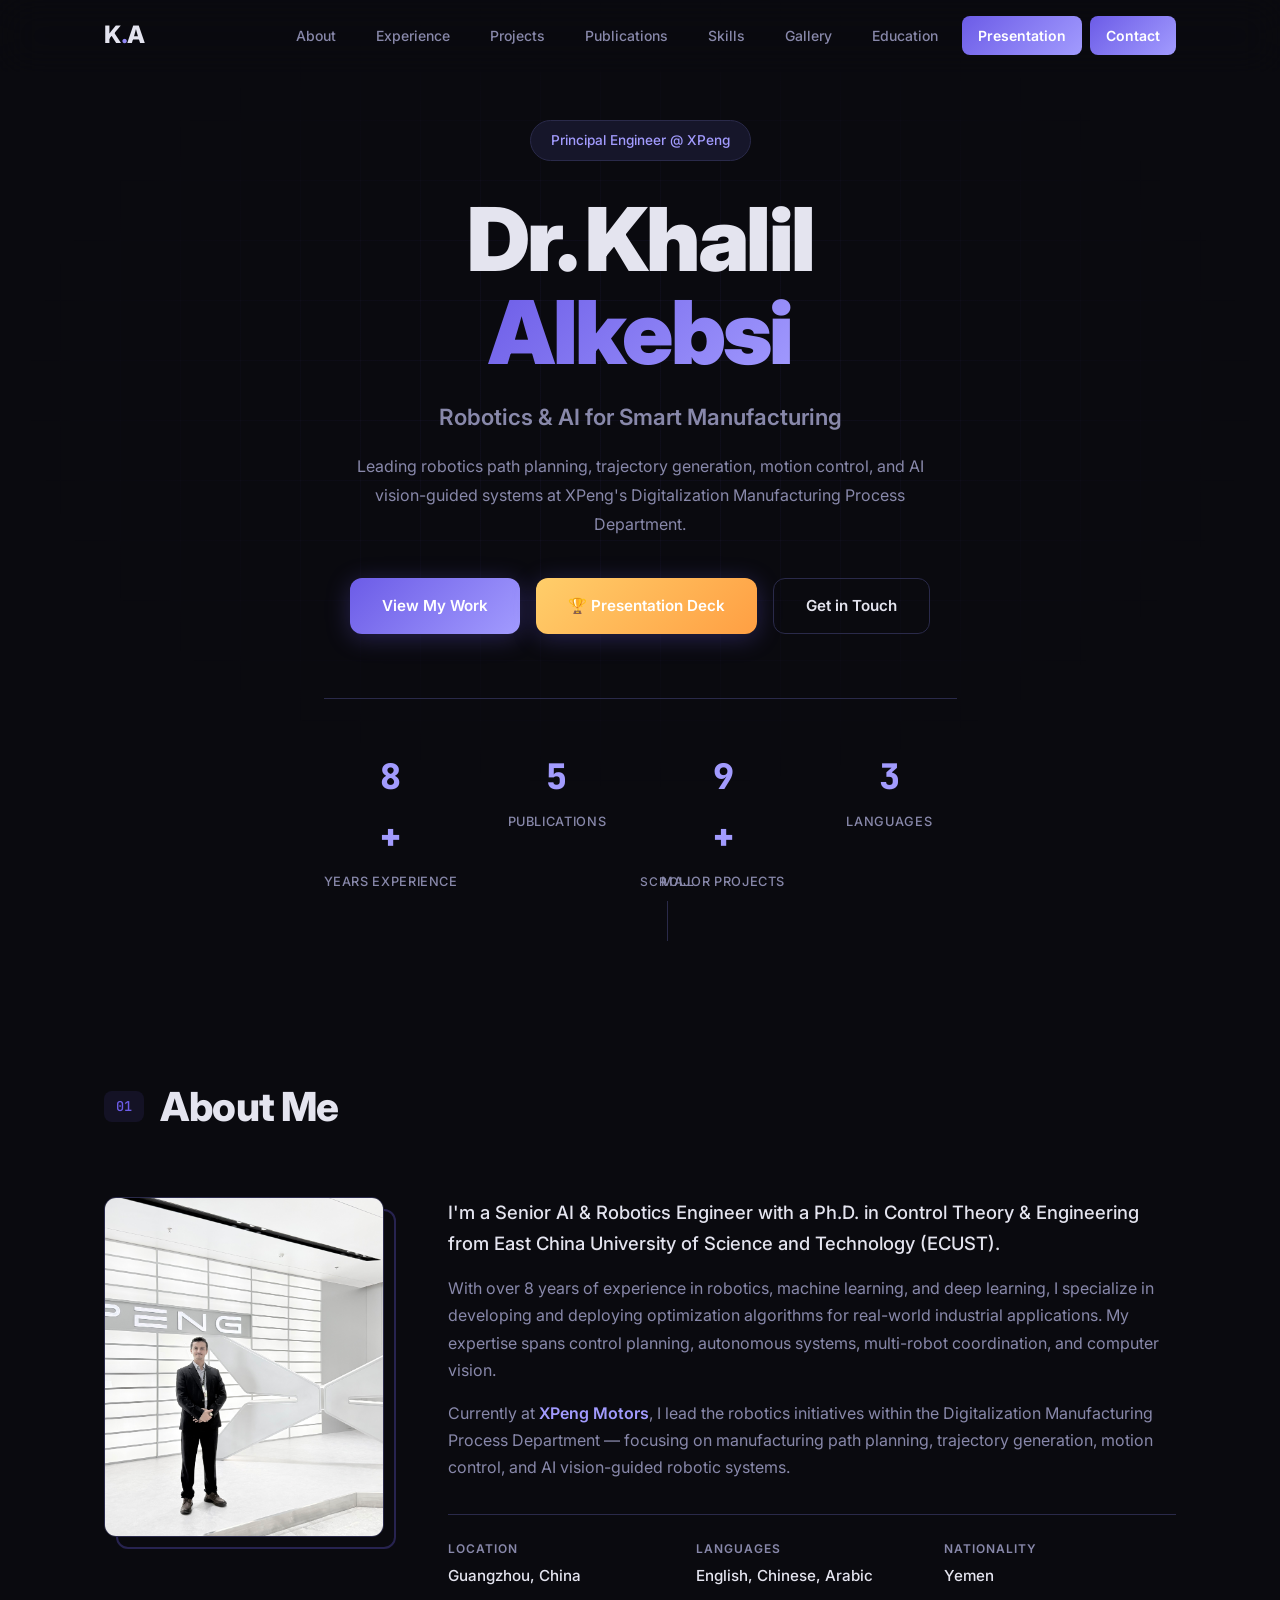
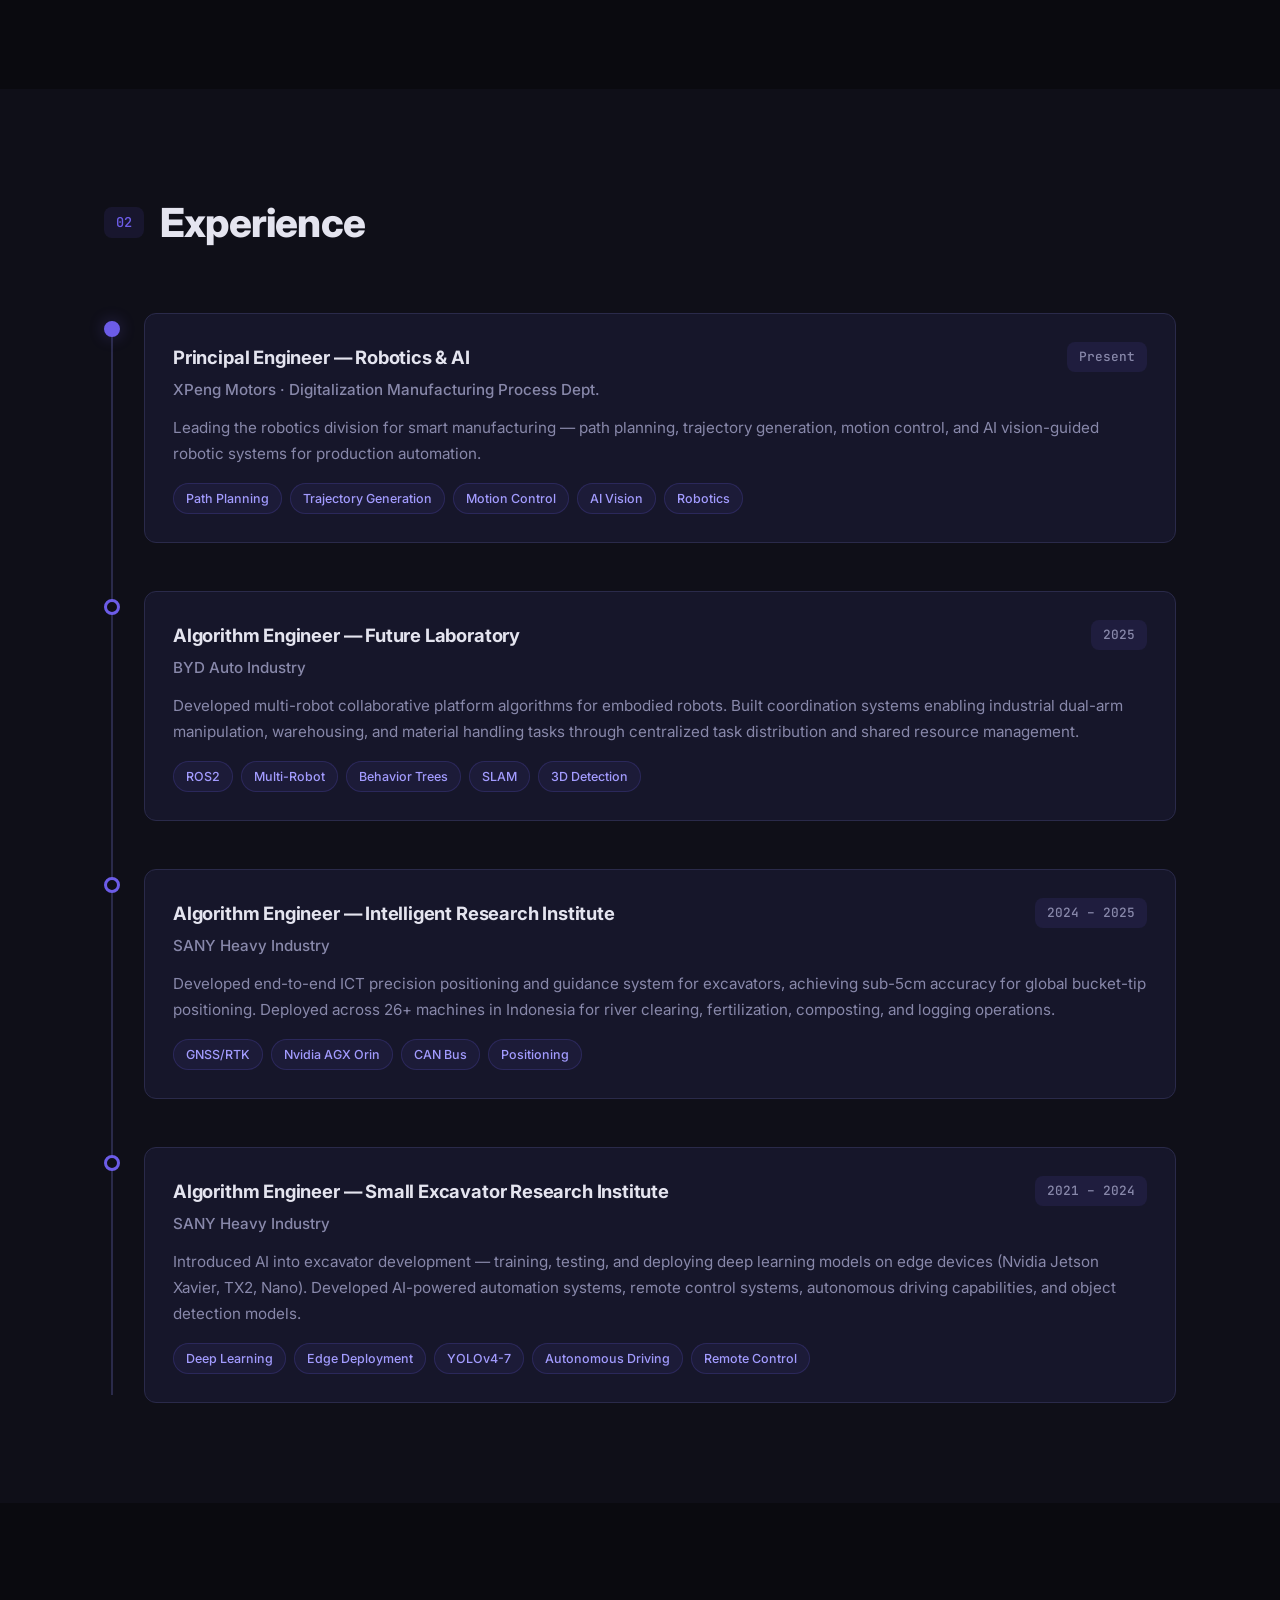
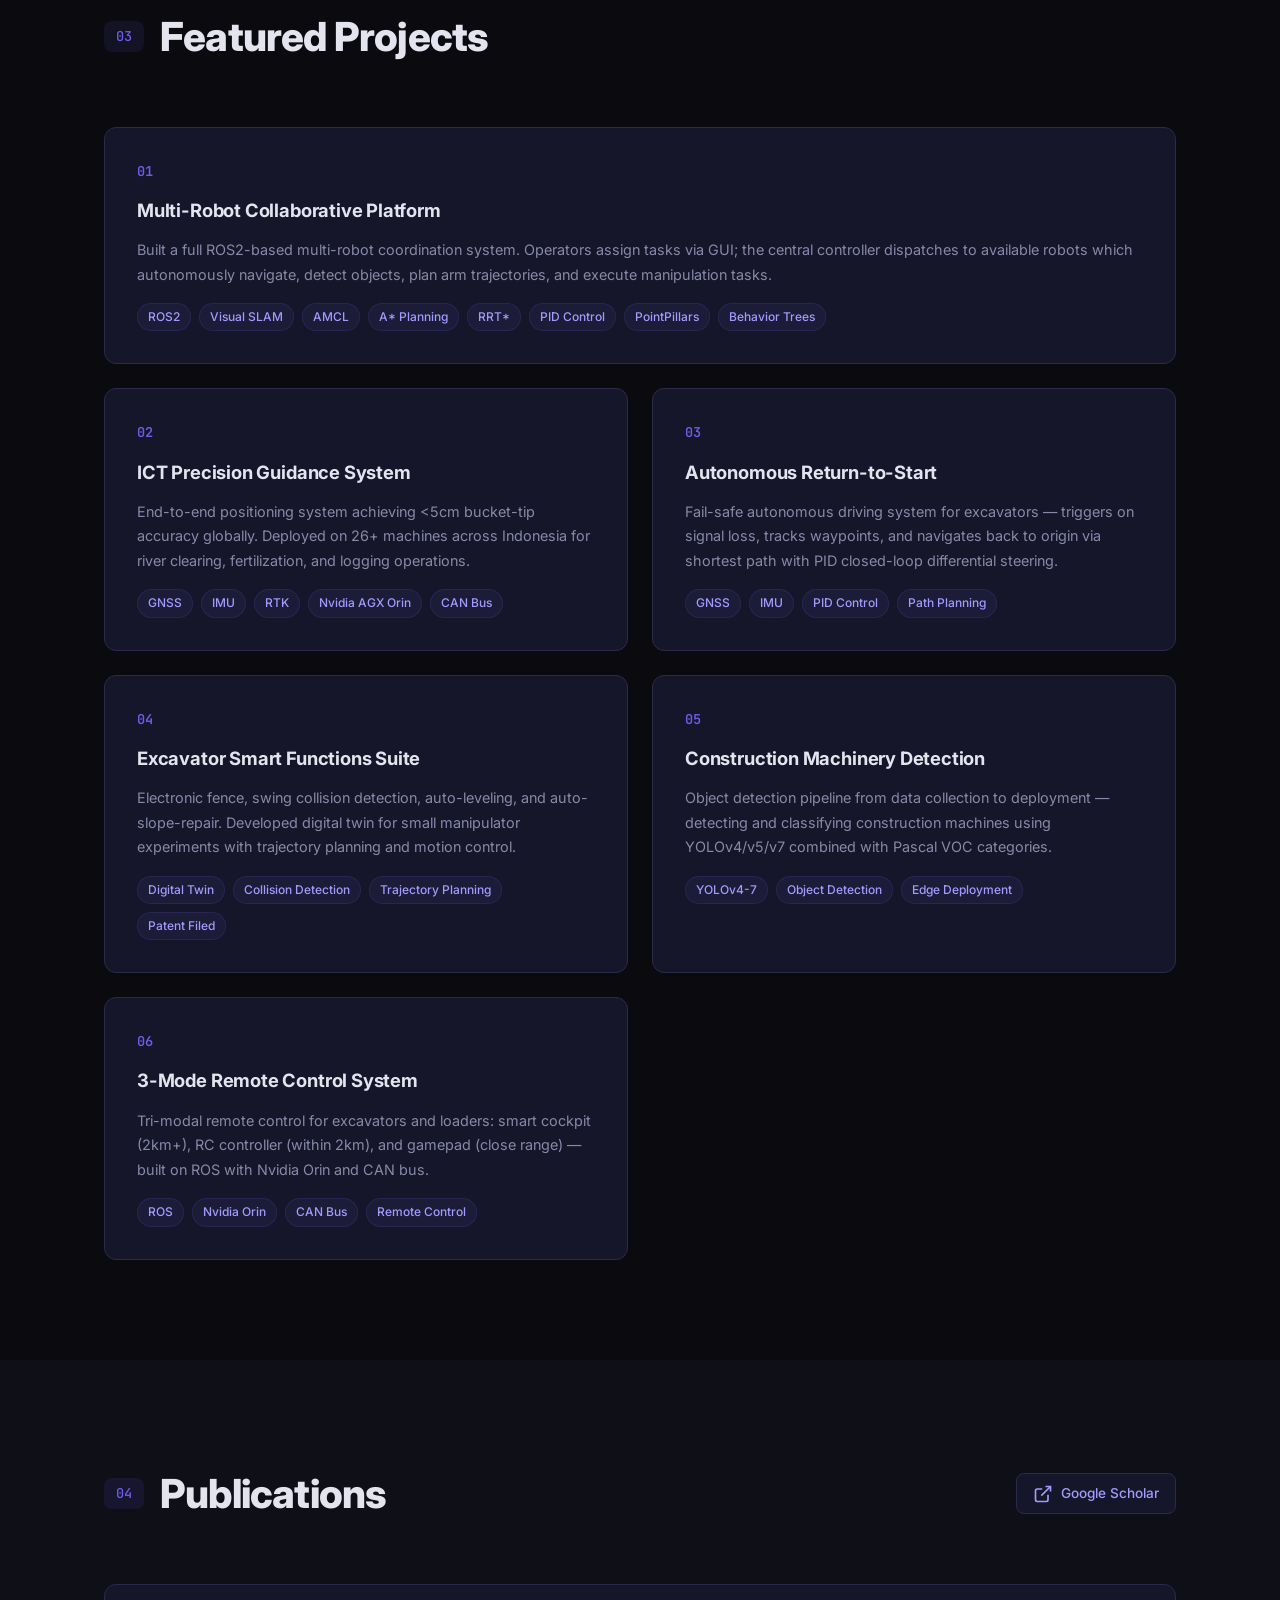
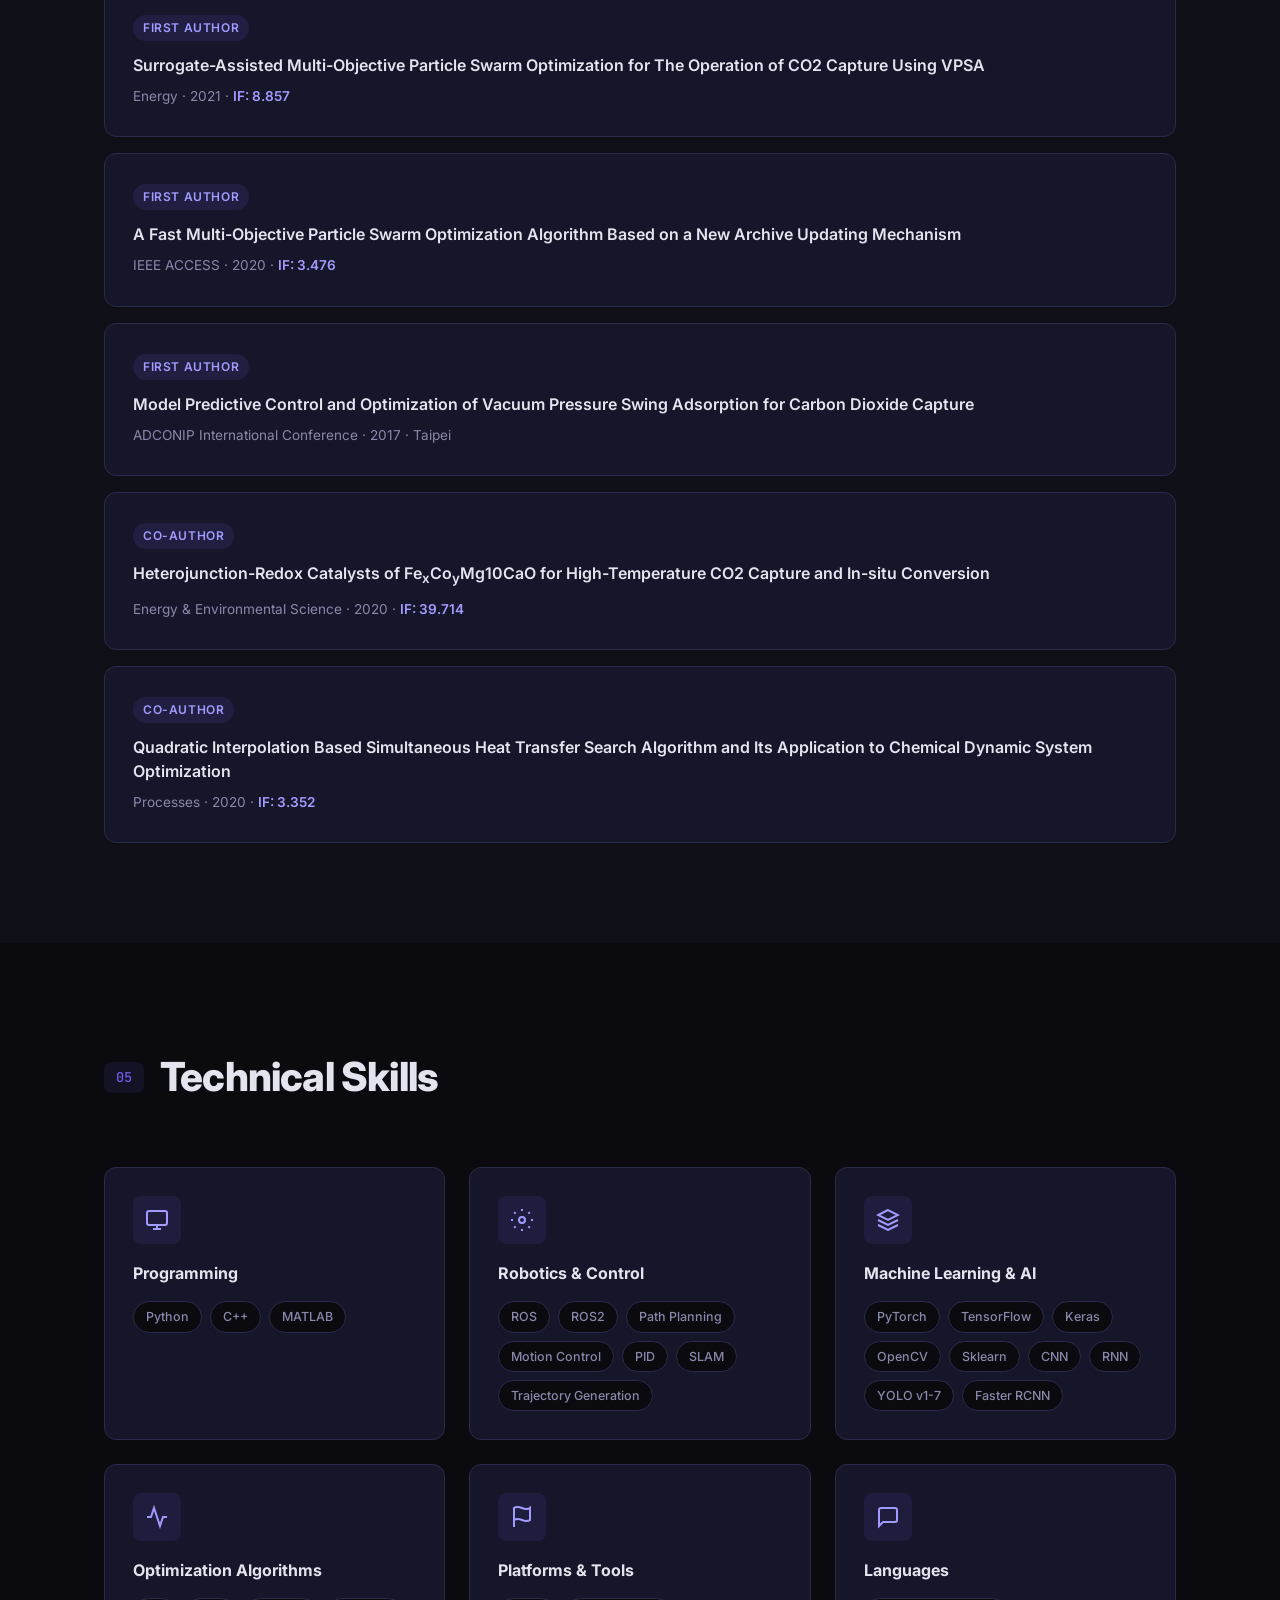
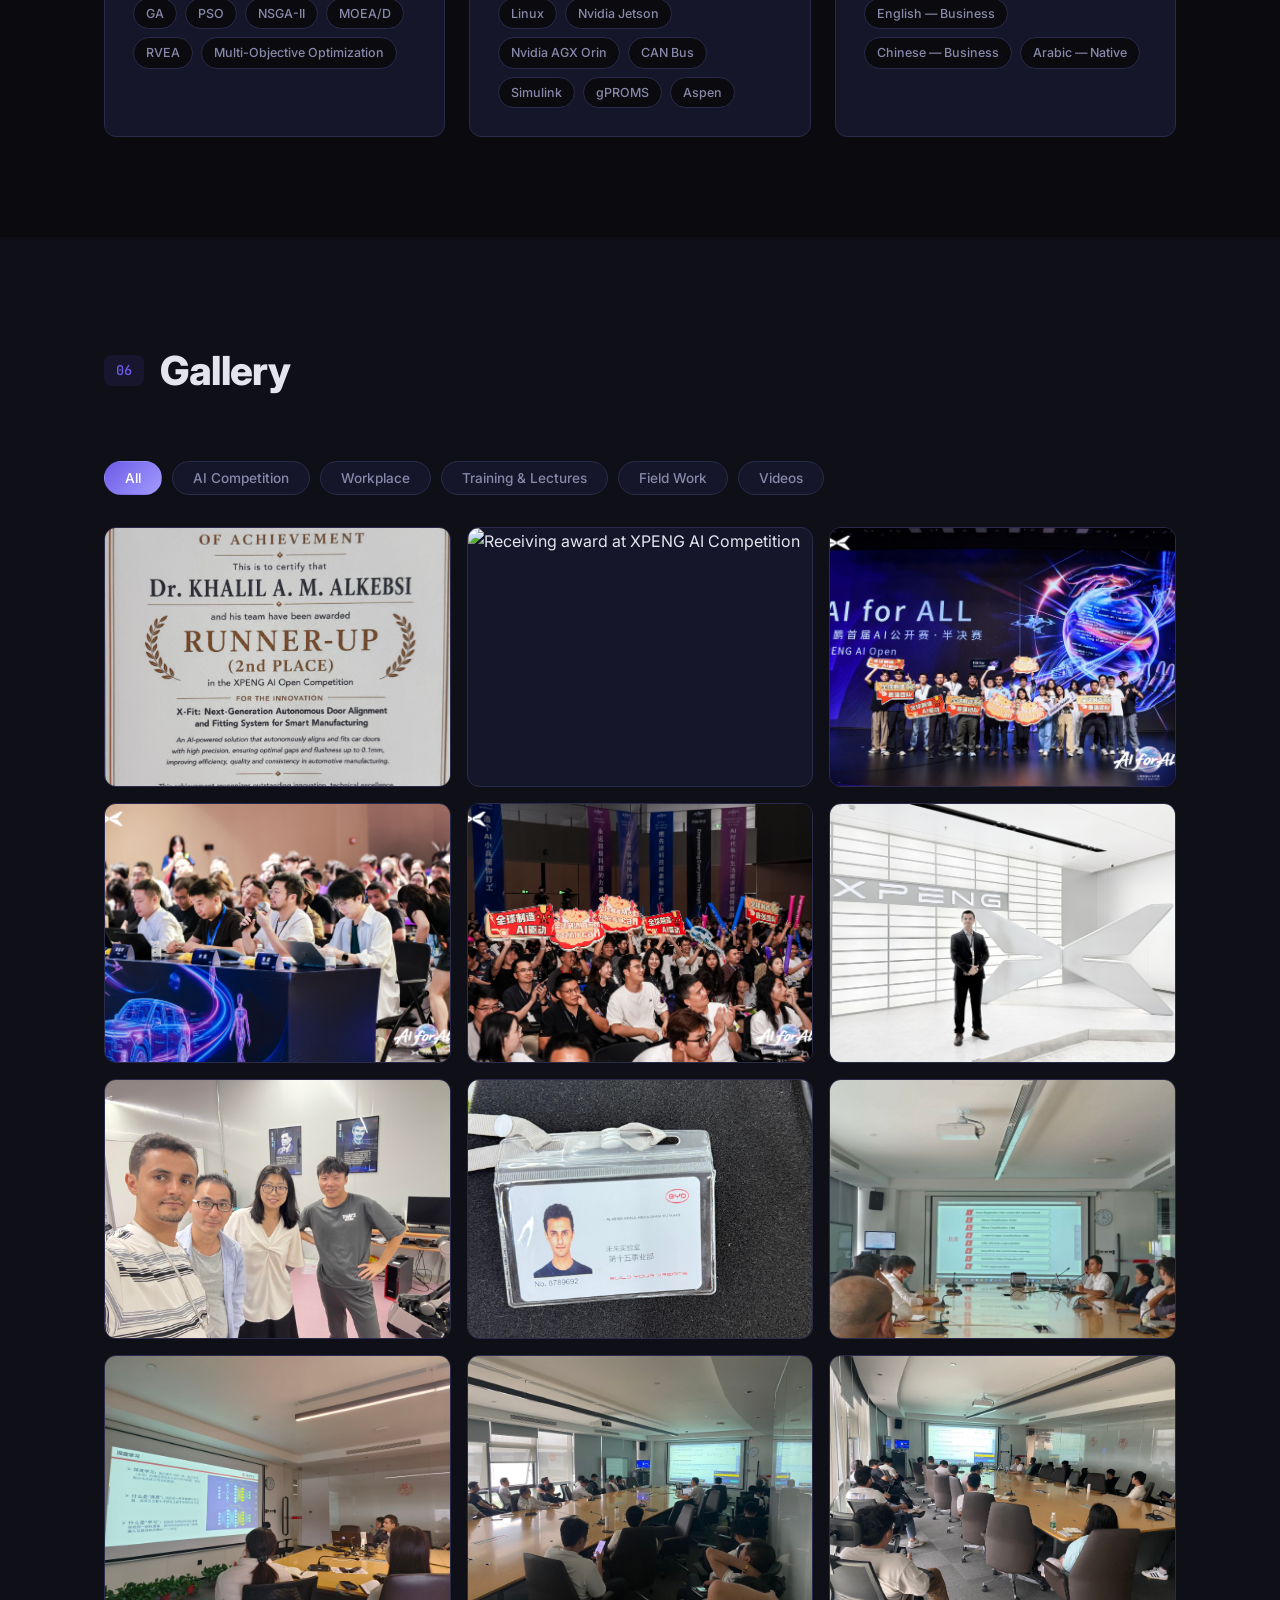
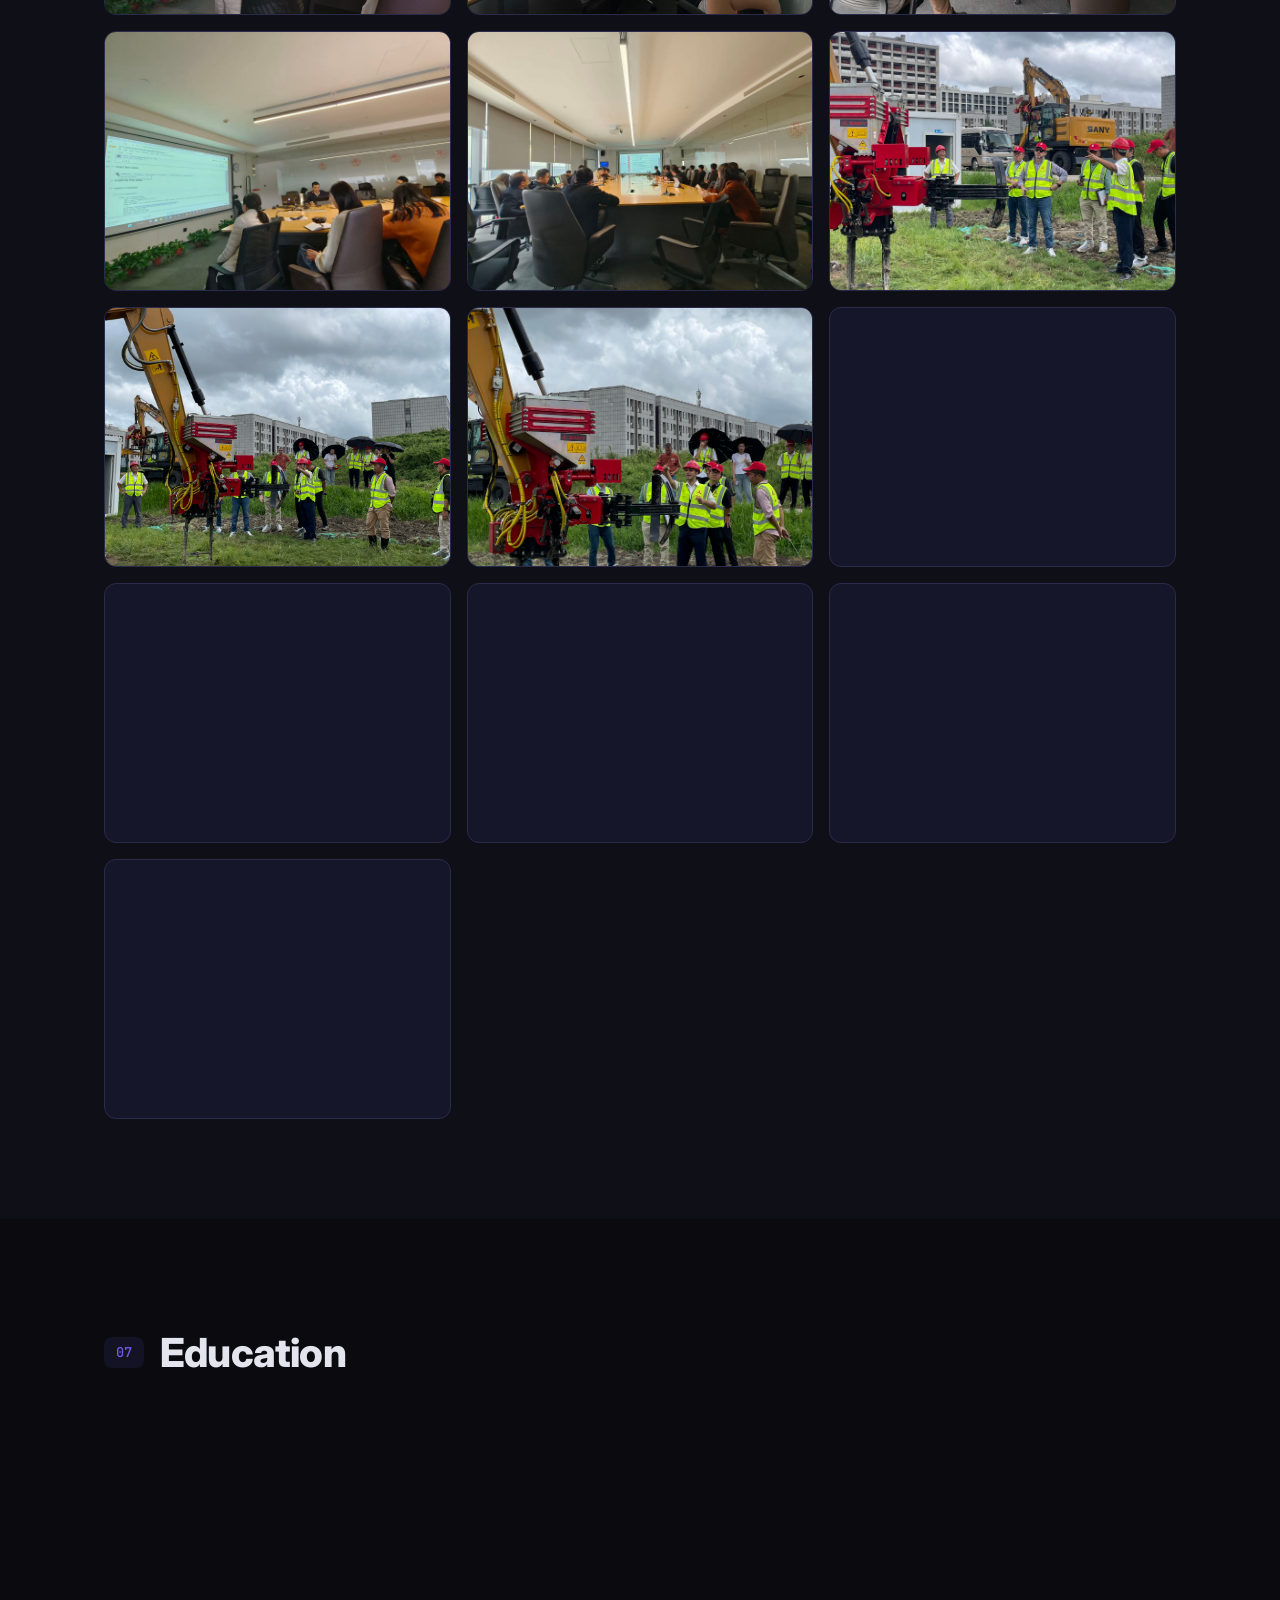
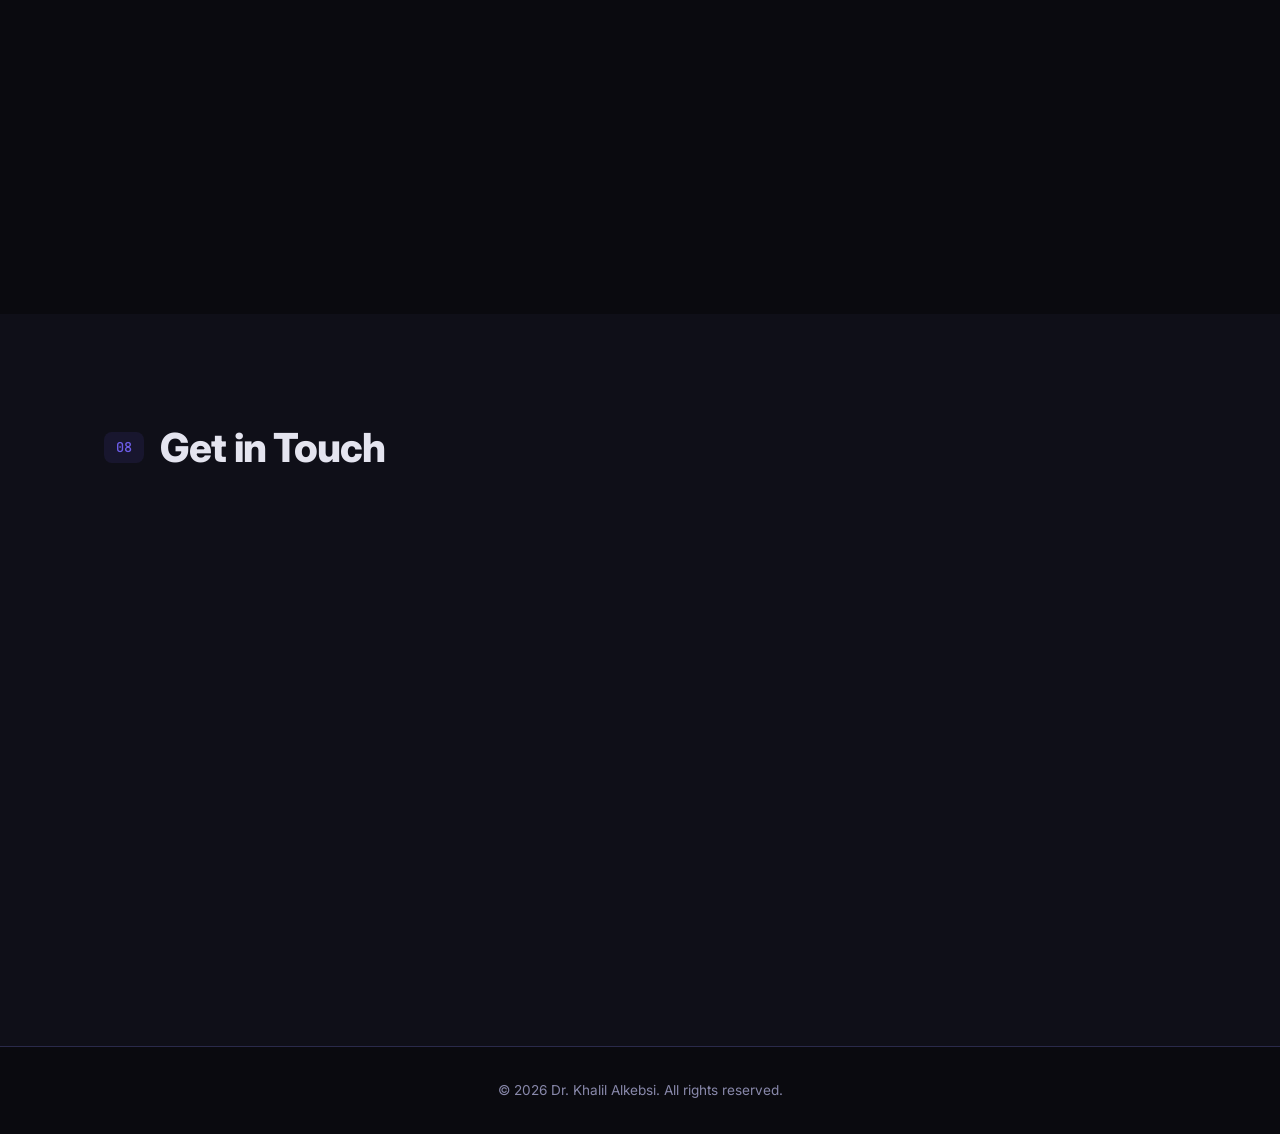
==== commit cf17cb1b: "Add presentation deck, competition media, updated CV, and site updates" ====
--- a/index.html
+++ b/index.html
@@ -26,6 +26,7 @@
         <li><a href="#skills">Skills</a></li>
         <li><a href="#gallery">Gallery</a></li>
         <li><a href="#education">Education</a></li>
+        <li><a href="presentation.html" class="nav-cta">Presentation</a></li>
         <li><a href="#contact" class="nav-cta">Contact</a></li>
       </ul>
     </div>
@@ -43,6 +44,7 @@
       <p class="hero-desc">Leading robotics path planning, trajectory generation, motion control, and AI vision-guided systems at XPeng's Digitalization Manufacturing Process Department.</p>
       <div class="hero-actions">
         <a href="#projects" class="btn btn-primary">View My Work</a>
+        <a href="presentation.html" class="btn btn-primary" style="background:linear-gradient(135deg,#ffce6a,#ff9f43);">🏆 Presentation Deck</a>
         <a href="#contact" class="btn btn-outline">Get in Touch</a>
       </div>
       <div class="hero-stats">
@@ -383,6 +385,7 @@
 
       <div class="gallery-filter">
         <button class="filter-btn active" data-filter="all">All</button>
+        <button class="filter-btn" data-filter="competition">AI Competition</button>
         <button class="filter-btn" data-filter="workplace">Workplace</button>
         <button class="filter-btn" data-filter="training">Training &amp; Lectures</button>
         <button class="filter-btn" data-filter="fieldwork">Field Work</button>
@@ -390,6 +393,41 @@
       </div>
 
       <div class="gallery-grid">
+
+        <div class="gallery-item" data-category="competition">
+          <img src="assets/photos/competition/xfit-certificate.jpg" alt="XPENG AI Open Competition — Runner-Up Certificate" loading="lazy">
+          <div class="gallery-overlay">
+            <span class="gallery-caption">🏆 Runner-Up — XPENG AI Open (6,813 teams)</span>
+          </div>
+        </div>
+
+        <div class="gallery-item" data-category="competition">
+          <img src="assets/photos/competition/xfit-prize-1.jpg" alt="Receiving award at XPENG AI Competition" loading="lazy">
+          <div class="gallery-overlay">
+            <span class="gallery-caption">Receiving the Award</span>
+          </div>
+        </div>
+
+        <div class="gallery-item" data-category="competition">
+          <img src="assets/photos/competition/xfit-semifinal-1.jpg" alt="X-Fit Semi-final presentation" loading="lazy">
+          <div class="gallery-overlay">
+            <span class="gallery-caption">X-Fit Semi-Final Presentation</span>
+          </div>
+        </div>
+
+        <div class="gallery-item" data-category="competition">
+          <img src="assets/photos/competition/xfit-defending-1.jpg" alt="X-Fit Final Defense" loading="lazy">
+          <div class="gallery-overlay">
+            <span class="gallery-caption">X-Fit Final Defense</span>
+          </div>
+        </div>
+
+        <div class="gallery-item" data-category="competition">
+          <img src="assets/photos/competition/xfit-prize-6.jpg" alt="Group photo of all winners" loading="lazy">
+          <div class="gallery-overlay">
+            <span class="gallery-caption">Group Photo — All Winners</span>
+          </div>
+        </div>
 
         <div class="gallery-item" data-category="workplace">
           <img src="assets/photos/profile-xpeng.jpg" alt="At XPeng Motors headquarters" loading="lazy">
